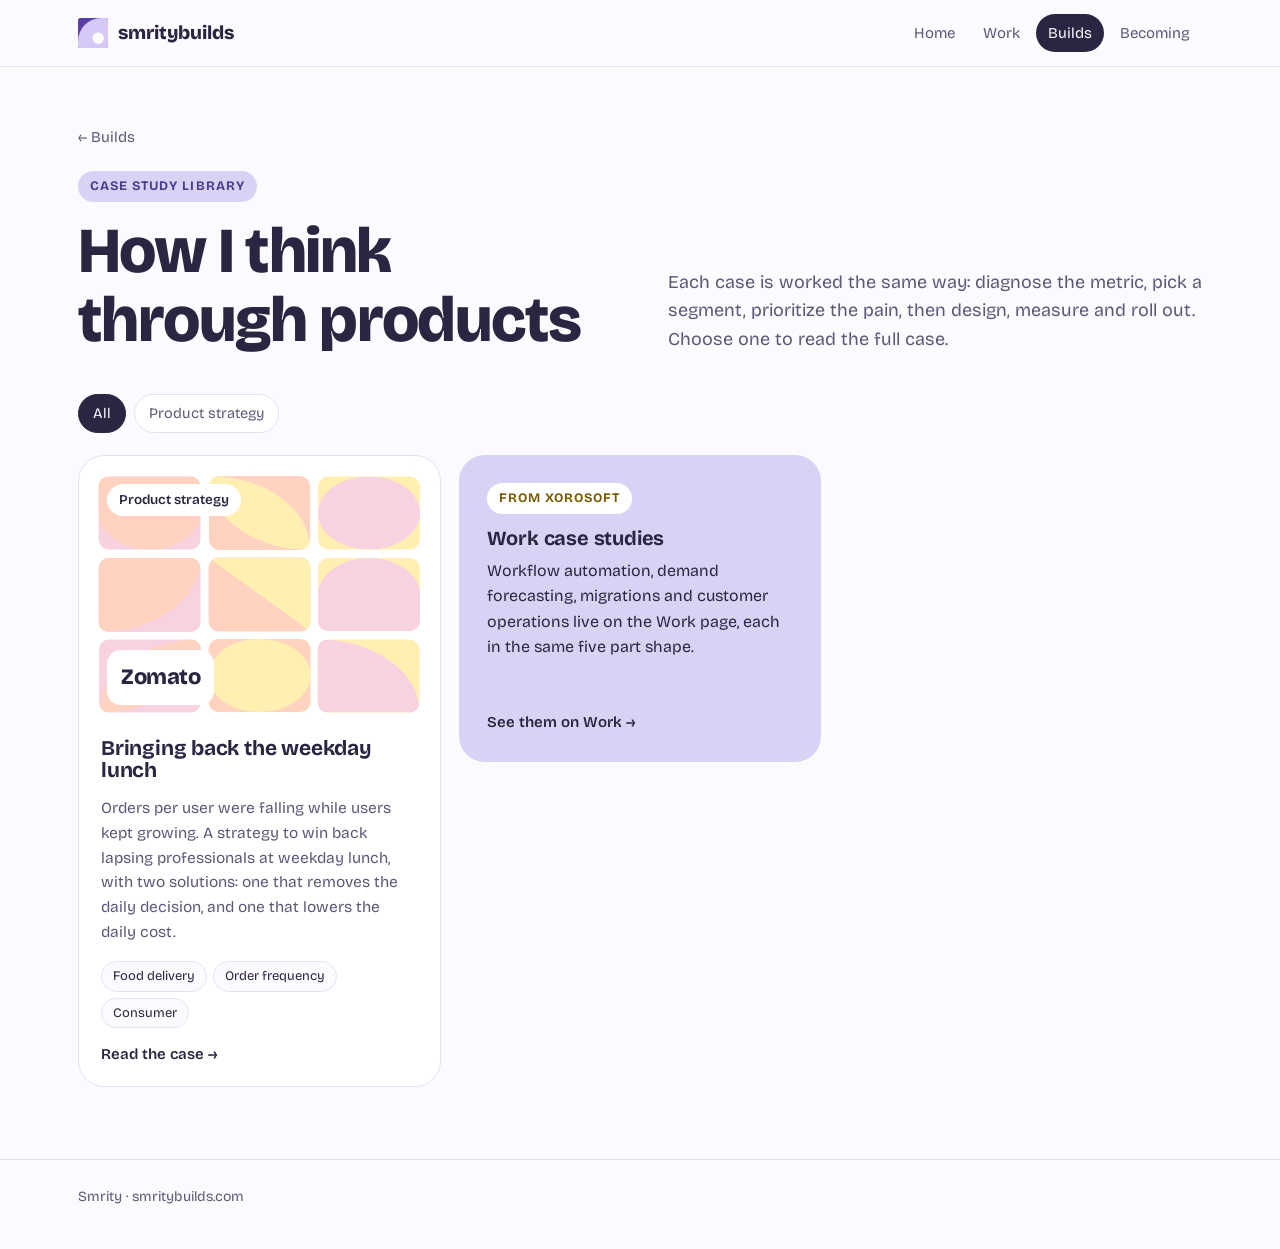
==== case-studies/index.html @ fd098b69 "Add case study library with Zomato product strategy case Co-Authored-By: Claude Opus 5.5 <noreply@an" ====
<!doctype html>
<html lang="en">
<head>
<meta charset="utf-8">
<meta name="viewport" content="width=device-width,initial-scale=1">
<title>Case study library · smritybuilds</title>
<meta name="description" content="Product strategy case studies by Smrity, each worked from diagnosis to rollout.">
<link rel="icon" href="data:image/svg+xml,<svg xmlns='http://www.w3.org/2000/svg' viewBox='0 0 64 64'><clipPath id='r'><rect width='64' height='64' rx='5'/></clipPath><g clip-path='url(%23r)'><rect width='64' height='64' fill='%235B3FA6'/><path d='M50 0 A50 50 0 0 0 0 50 L0 64 L64 64 L64 0 Z' fill='%23D6C8F7'/><circle cx='43' cy='43' r='12' fill='%23FFFFFF'/></g></svg>">
<link rel="preconnect" href="https://fonts.googleapis.com">
<link rel="preconnect" href="https://fonts.gstatic.com" crossorigin>
<link href="https://fonts.googleapis.com/css2?family=Bricolage+Grotesque:opsz,wght@12..96,400;12..96,500;12..96,700;12..96,800&family=Fraunces:ital,opsz,wght@0,9..144,400;1,9..144,400;1,9..144,500&display=swap" rel="stylesheet">
<link rel="stylesheet" href="case.css">
</head>
<body>

<header class="top">
  <div class="wrap">
    <a class="mark" href="../#home" aria-label="Smrity builds, home">
      <svg viewBox="0 0 64 64" aria-hidden="true"><clipPath id="mk"><rect width="64" height="64" rx="5"/></clipPath><g clip-path="url(#mk)"><rect width="64" height="64" fill="#5B3FA6"/><path d="M50 0 A50 50 0 0 0 0 50 L0 64 L64 64 L64 0 Z" fill="#D6C8F7"/><circle cx="43" cy="43" r="12" fill="#FFFFFF"/></g></svg>
      <span>smritybuilds</span>
    </a>
    <nav class="nav" aria-label="Pages">
      <a href="../#home">Home</a><a href="../#work">Work</a><a href="../#builds" aria-current="page">Builds</a><a href="../#becoming">Becoming</a>
    </nav>
  </div>
</header>

<main class="wrap">
  <div class="lib-head">
    <div>
      <a class="crumb" href="../#builds">← Builds</a><br>
      <span class="eyebrow e-lilac">Case study library</span>
      <h1>How I think through products</h1>
    </div>
    <p>Each case is worked the same way: diagnose the metric, pick a segment, prioritize the pain, then design, measure and roll out. Choose one to read the full case.</p>
  </div>

  <div class="filters" id="filters" role="group" aria-label="Filter case studies"></div>
  <div class="lib" id="lib"></div>
</main>

<footer><div class="wrap">Smrity · smritybuilds.com</div></footer>

<script>
/* ============================================================
   CASE STUDIES: add a new object here and it appears as a card.
   Each one opens its own page from `href`.
   ============================================================ */
const CASES = [
  {
    brand: "Zomato",
    title: "Bringing back the weekday lunch",
    type: "Product strategy",
    summary: "Orders per user were falling while users kept growing. A strategy to win back lapsing professionals at weekday lunch, with two solutions: one that removes the daily decision, and one that lowers the daily cost.",
    tags: ["Food delivery", "Order frequency", "Consumer"],
    colors: ["rose", "peach", "butter"],
    href: "zomato-lunch-frequency.html",
    deck: "zomato-lunch-frequency.pdf"
  }
];

const C = (k) => `var(--${k})`;
const SHAPES = ["s-quarter", "s-half", "s-circle", "s-tri", "s-leaf"];
const pick = (a, i) => a[i % a.length];
function art(colors, seed) {
  let h = "";
  for (let k = 0; k < 9; k++) {
    const bg = colors[k % 3], fg = colors[(k + 1) % 3];
    const flip = pick(["none", "rotate(180deg)", "scaleX(-1)", "scaleY(-1)"], k * 7 + seed);
    h += `<div class="${pick(SHAPES, k * 3 + seed)}" style="background:${C(bg)};transform:${flip}"><i style="background:${C(fg)}"></i></div>`;
  }
  return `<div class="art" aria-hidden="true">${h}</div>`;
}

const types = ["All", ...new Set(CASES.map((c) => c.type))];
let active = "All";
const filters = document.getElementById("filters");
const lib = document.getElementById("lib");

function render() {
  filters.innerHTML = types.map((t) => `<button type="button" aria-pressed="${t === active}">${t}</button>`).join("");
  [...filters.children].forEach((b, i) => b.addEventListener("click", () => { active = types[i]; render(); }));
  const shown = CASES.filter((c) => active === "All" || c.type === active);
  lib.innerHTML = shown.map((c, i) => `
    <a class="case" href="${c.href}">
      <div class="cover">${art(c.colors, i + 1)}
        <span class="label">${c.type}</span>
        <span class="brand">${c.brand}</span>
      </div>
      <div class="body">
        <h3>${c.title}</h3>
        <p>${c.summary}</p>
        <div class="meta">${c.tags.map((t) => `<span>${t}</span>`).join("")}</div>
        <span class="go">Read the case →</span>
      </div>
    </a>`).join("") + `
    <a class="case note" href="../#work">
      <div><span class="eyebrow e-butter" style="background:#fff">From Xorosoft</span>
      <h3>Work case studies</h3>
      <p style="margin-top:8px">Workflow automation, demand forecasting, migrations and customer operations live on the Work page, each in the same five part shape.</p></div>
      <span class="go" style="font-weight:600">See them on Work →</span>
    </a>`;
}
render();
</script>
</body>
</html>
---- case-studies/case.css ----
/* Shared styles for the case study library and case study pages.
   Tokens mirror the main site so everything reads as one system. */
:root{
  --paper:#FBFAFE;--ink:#2B2541;--ink-soft:#5E5878;--line:#E6E2F2;
  --lilac:#D9D2F5;--mint:#CDEFE0;--peach:#FFD3BF;--butter:#FFEFB0;--sky:#CFE5FA;--rose:#F8D2E1;
  --lilac-ink:#4B3E8F;--mint-ink:#1E6B4F;--peach-ink:#94431F;--sky-ink:#245A88;--rose-ink:#8C2F59;--butter-ink:#7A5B00;
  --display:"Bricolage Grotesque", ui-sans-serif, system-ui, -apple-system, "Segoe UI", sans-serif;
  --serif:"Fraunces", Georgia, "Times New Roman", serif;
}
*,*::before,*::after{box-sizing:border-box}
html{scroll-behavior:smooth}
body{margin:0;background:var(--paper);color:var(--ink);font-family:var(--display);font-size:17px;line-height:1.6;-webkit-font-smoothing:antialiased}
a{color:inherit}
:focus-visible{outline:2px solid var(--lilac-ink);outline-offset:3px;border-radius:6px}
p{margin:0 0 1em}
h1,h2,h3,h4{margin:0;line-height:1.08;letter-spacing:-0.025em;font-weight:800}
h1{font-size:clamp(38px,5vw,64px)}
h2{font-size:clamp(28px,3.2vw,40px);margin-bottom:12px}
h3{font-size:20px;letter-spacing:-0.01em;font-weight:700;margin-bottom:6px}
.serif{font-family:var(--serif);font-weight:400;font-style:italic;letter-spacing:-0.01em}
.soft{color:var(--ink-soft)}
.wrap{max-width:1180px;margin:0 auto;padding:0 28px}

/* header, same as the main site */
.top{position:sticky;top:0;z-index:20;background:rgba(251,250,254,.88);backdrop-filter:blur(10px);-webkit-backdrop-filter:blur(10px);border-bottom:1px solid var(--line)}
.top .wrap{display:flex;align-items:center;gap:20px;padding-top:14px;padding-bottom:14px;flex-wrap:wrap}
.mark{display:flex;align-items:center;gap:10px;text-decoration:none;font-weight:800;font-size:19px;margin-right:auto}
.mark svg{width:30px;height:30px}
.nav{display:flex;gap:4px;flex-wrap:wrap}
.nav a{text-decoration:none;font-size:15px;padding:7px 12px;border-radius:999px;color:var(--ink-soft)}
.nav a:hover{color:var(--ink);background:var(--line)}
.nav a[aria-current="page"]{background:var(--ink);color:var(--paper)}

.crumb{display:inline-flex;align-items:center;gap:6px;font-size:15px;color:var(--ink-soft);text-decoration:none;margin-bottom:22px}
.crumb:hover{color:var(--ink)}
.eyebrow{display:inline-block;font-size:13px;font-weight:700;text-transform:uppercase;letter-spacing:.08em;padding:5px 12px;border-radius:999px;margin-bottom:14px}
.e-lilac{background:var(--lilac);color:var(--lilac-ink)}.e-mint{background:var(--mint);color:var(--mint-ink)}.e-peach{background:var(--peach);color:var(--peach-ink)}
.e-sky{background:var(--sky);color:var(--sky-ink)}.e-rose{background:var(--rose);color:var(--rose-ink)}.e-butter{background:var(--butter);color:var(--butter-ink)}
.btn{display:inline-flex;align-items:center;gap:8px;text-decoration:none;font-weight:600;font-size:16px;padding:12px 20px;border-radius:999px;background:var(--ink);color:var(--paper);border:1.5px solid var(--ink)}
.btn.ghost{background:transparent;color:var(--ink)}

/* shape art, same language as the Work slides */
.art{display:grid;grid-template-columns:repeat(3,1fr);grid-template-rows:repeat(3,1fr);gap:8px}
.art div{border-radius:10px;position:relative;overflow:hidden}
.art div i{position:absolute;inset:0}
.s-quarter i{border-radius:0 0 0 100%}
.s-half i{border-radius:100% 100% 0 0;top:50%}
.s-circle i{border-radius:50%;inset:18%}
.s-tri i{clip-path:polygon(0 0,100% 100%,0 100%)}
.s-leaf i{border-radius:0 100% 0 100%}

/* ===== library ===== */
.lib-head{padding:56px 0 8px;display:grid;grid-template-columns:minmax(0,1fr) minmax(0,1fr);gap:16px 56px;align-items:end}
.lib-head p{margin:0;color:var(--ink-soft);font-size:18px;max-width:50ch}
.filters{display:flex;gap:8px;flex-wrap:wrap;margin:32px 0 22px}
.filters button{font:inherit;font-size:14.5px;padding:7px 14px;border-radius:999px;border:1px solid var(--line);background:#fff;color:var(--ink-soft);cursor:pointer}
.filters button[aria-pressed="true"]{background:var(--ink);color:var(--paper);border-color:var(--ink)}
.lib{display:grid;grid-template-columns:repeat(3,1fr);gap:18px;padding-bottom:72px}
.case{display:flex;flex-direction:column;text-decoration:none;background:#fff;border:1px solid var(--line);border-radius:26px;padding:12px;transition:transform .35s cubic-bezier(.2,.9,.3,1),box-shadow .35s}
.case:hover{transform:translateY(-4px);box-shadow:0 18px 40px rgba(43,37,65,.10)}
.case .cover{position:relative;aspect-ratio:4/3;border-radius:18px;overflow:hidden;padding:16px;display:flex;flex-direction:column;justify-content:space-between}
.case .cover .art{position:absolute;inset:0;padding:8px}
.case .cover .label{position:relative;z-index:1;align-self:flex-start;background:#fff;border-radius:999px;padding:5px 12px;font-size:13.5px;font-weight:600}
.case .cover .brand{position:relative;z-index:1;align-self:flex-start;background:#fff;border-radius:14px;padding:10px 14px;font-size:22px;font-weight:800;letter-spacing:-0.02em}
.case .body{padding:16px 10px 8px;display:flex;flex-direction:column;gap:8px;flex:1}
.case .body h3{font-size:21px}
.case .body p{margin:0;font-size:15.5px;color:var(--ink-soft)}
.case .meta{display:flex;gap:6px;flex-wrap:wrap;margin-top:auto;padding-top:8px}
.case .meta span{font-size:13px;border-radius:999px;padding:4px 11px;background:var(--paper);border:1px solid var(--line)}
.case .go{font-weight:600;font-size:15px;margin-top:6px}
.case.note{background:var(--lilac);border:0;padding:28px;justify-content:space-between;align-self:start;gap:28px}
.case.note p{color:var(--ink);font-size:16px}

/* ===== article ===== */
.hero{padding:44px 0 36px;display:grid;grid-template-columns:minmax(0,1.25fr) minmax(0,.75fr);gap:40px;align-items:center}
.hero .lede{font-size:21px;margin-top:20px;max-width:40ch}
.hero .art{aspect-ratio:1;width:100%;max-width:380px;justify-self:end}
.facts{display:flex;gap:10px;flex-wrap:wrap;margin-top:24px}
.facts span{font-size:14px;padding:6px 13px;border-radius:999px;background:#fff;border:1px solid var(--line)}
.disclaimer{font-size:14.5px;color:var(--ink-soft);margin-top:18px;max-width:58ch}

.layout{display:grid;grid-template-columns:220px minmax(0,1fr);gap:56px;padding-bottom:80px;border-top:1px solid var(--line);padding-top:40px}
.layout > *{min-width:0}
.toc{position:sticky;top:90px;align-self:start;font-size:14.5px}
.toc b{display:block;font-size:12.5px;text-transform:uppercase;letter-spacing:.08em;color:var(--ink-soft);margin-bottom:10px}
.toc ol{list-style:none;margin:0;padding:0;display:flex;flex-direction:column;gap:2px}
.toc a{display:block;text-decoration:none;color:var(--ink-soft);padding:6px 12px;border-radius:10px;border-left:2px solid transparent}
.toc a:hover{color:var(--ink);background:var(--line)}
.toc a.on{color:var(--ink);font-weight:600;background:#fff;border-left-color:var(--ink)}

article section{padding:8px 0 44px;scroll-margin-top:90px}
article section > p{max-width:66ch}
.step{font-size:13px;font-weight:700;text-transform:uppercase;letter-spacing:.08em;color:var(--ink-soft);display:block;margin-bottom:8px}
.grid{display:grid;gap:14px;margin:18px 0}
.g2{grid-template-columns:repeat(2,minmax(0,1fr))}
.g3{grid-template-columns:repeat(3,minmax(0,1fr))}
.g4{grid-template-columns:repeat(4,minmax(0,1fr))}
.card{border-radius:20px;padding:20px 22px;background:#fff;border:1px solid var(--line)}
.card p,.card li{font-size:15.5px}
.card p:last-child{margin-bottom:0}
.card ul{margin:6px 0 0;padding-left:18px}
.card li{margin:4px 0}
.c-lilac{background:var(--lilac);border:0}.c-mint{background:var(--mint);border:0}.c-peach{background:var(--peach);border:0}
.c-butter{background:var(--butter);border:0}.c-sky{background:var(--sky);border:0}.c-rose{background:var(--rose);border:0}
.tag{display:block;font-size:12.5px;font-weight:700;text-transform:uppercase;letter-spacing:.07em;margin-bottom:6px}
.formula{display:inline-block;font-size:clamp(17px,2.2vw,23px);font-weight:700;background:#fff;border:1px solid var(--line);border-radius:18px;padding:14px 22px;margin:8px 0 12px}
.callout{font-family:var(--serif);font-style:italic;font-size:21px;line-height:1.45;border-left:3px solid var(--ink);padding:4px 0 4px 20px;margin:22px 0;max-width:60ch}
.card .big,.big{font-size:40px;font-weight:800;letter-spacing:-0.03em;line-height:1}

.table-wrap{overflow-x:auto;margin:16px 0;border-radius:16px;border:1px solid var(--line);background:#fff}
table{width:100%;border-collapse:collapse;font-size:15.5px;min-width:520px}
th{text-align:left;font-size:12.5px;text-transform:uppercase;letter-spacing:.06em;color:var(--ink-soft);font-weight:700;padding:11px 14px;border-bottom:1px solid var(--line);background:#F6F4FC}
td{padding:11px 14px;border-bottom:1px solid var(--line);vertical-align:top}
tr:last-child td{border-bottom:0}
tr.win td{background:#EFFAF4;font-weight:700}

.flow{display:grid;grid-template-columns:repeat(4,minmax(0,1fr));gap:12px;margin:18px 0;counter-reset:f}
.flow .card{position:relative;padding-top:44px}
.flow .card::before{counter-increment:f;content:counter(f);position:absolute;top:16px;left:22px;width:22px;height:22px;border-radius:50%;background:var(--ink);color:var(--paper);font-size:12.5px;font-weight:700;display:grid;place-items:center}

.next{display:flex;justify-content:space-between;gap:16px;flex-wrap:wrap;align-items:center;border-top:1px solid var(--line);padding-top:28px;margin-top:8px}
footer{border-top:1px solid var(--line);padding:26px 0 40px;font-size:14px;color:var(--ink-soft)}

@media (max-width:920px){
  .lib-head,.hero{grid-template-columns:1fr}
  .hero .art{justify-self:start;max-width:170px}
  .lib{grid-template-columns:1fr}
  .layout{grid-template-columns:1fr;gap:12px}
  .toc{position:static}
  .toc ol{flex-direction:row;flex-wrap:nowrap;gap:6px;overflow-x:auto;padding-bottom:6px;-webkit-overflow-scrolling:touch}
  .toc li{flex:none}
  .toc a{border:1px solid var(--line);border-radius:999px;padding:5px 12px;background:#fff}
  .toc a.on{border-color:var(--ink)}
  .g2,.g3,.g4,.flow{grid-template-columns:1fr}
}
@media (min-width:921px) and (max-width:1100px){
  .lib{grid-template-columns:repeat(2,1fr)}
  .g4{grid-template-columns:repeat(2,minmax(0,1fr))}
}
@media (prefers-reduced-motion:reduce){
  html{scroll-behavior:auto}
  *,*::before,*::after{animation:none !important;transition:none !important}
}
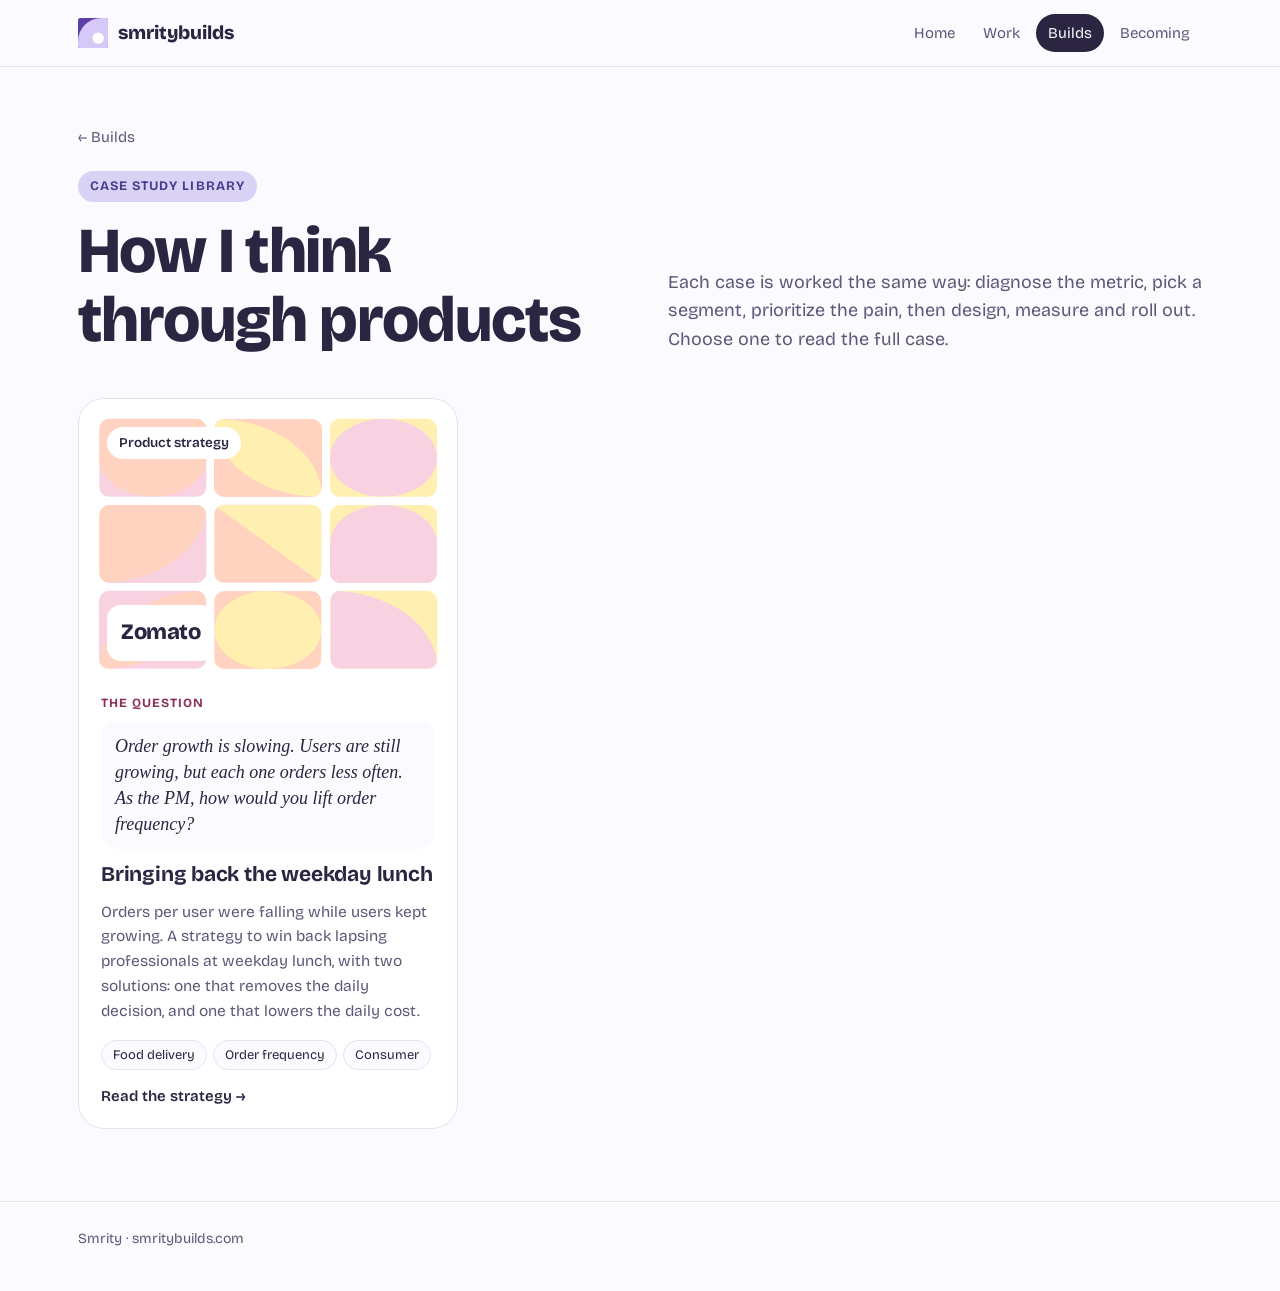
==== commit 5210a645: "Case study library: whole card opens library page, Zomato case shows its question Co-Authored-By: Cl" ====
--- a/case-studies/index.html
+++ b/case-studies/index.html
@@ -35,8 +35,7 @@
     <p>Each case is worked the same way: diagnose the metric, pick a segment, prioritize the pain, then design, measure and roll out. Choose one to read the full case.</p>
   </div>
 
-  <div class="filters" id="filters" role="group" aria-label="Filter case studies"></div>
-  <div class="lib" id="lib"></div>
+  <div class="lib" id="lib" style="margin-top:36px"></div>
 </main>
 
 <footer><div class="wrap">Smrity · smritybuilds.com</div></footer>
@@ -51,6 +50,7 @@
     brand: "Zomato",
     title: "Bringing back the weekday lunch",
     type: "Product strategy",
+    question: "Order growth is slowing. Users are still growing, but each one orders less often. As the PM, how would you lift order frequency?",
     summary: "Orders per user were falling while users kept growing. A strategy to win back lapsing professionals at weekday lunch, with two solutions: one that removes the daily decision, and one that lowers the daily cost.",
     tags: ["Food delivery", "Order frequency", "Consumer"],
     colors: ["rose", "peach", "butter"],
@@ -72,34 +72,23 @@
   return `<div class="art" aria-hidden="true">${h}</div>`;
 }
 
-const types = ["All", ...new Set(CASES.map((c) => c.type))];
-let active = "All";
-const filters = document.getElementById("filters");
 const lib = document.getElementById("lib");
-
 function render() {
-  filters.innerHTML = types.map((t) => `<button type="button" aria-pressed="${t === active}">${t}</button>`).join("");
-  [...filters.children].forEach((b, i) => b.addEventListener("click", () => { active = types[i]; render(); }));
-  const shown = CASES.filter((c) => active === "All" || c.type === active);
-  lib.innerHTML = shown.map((c, i) => `
+  lib.innerHTML = CASES.map((c, i) => `
     <a class="case" href="${c.href}">
       <div class="cover">${art(c.colors, i + 1)}
         <span class="label">${c.type}</span>
         <span class="brand">${c.brand}</span>
       </div>
       <div class="body">
+        <span class="q-label">The question</span>
+        <p class="q">${c.question}</p>
         <h3>${c.title}</h3>
         <p>${c.summary}</p>
         <div class="meta">${c.tags.map((t) => `<span>${t}</span>`).join("")}</div>
-        <span class="go">Read the case →</span>
+        <span class="go">Read the strategy →</span>
       </div>
-    </a>`).join("") + `
-    <a class="case note" href="../#work">
-      <div><span class="eyebrow e-butter" style="background:#fff">From Xorosoft</span>
-      <h3>Work case studies</h3>
-      <p style="margin-top:8px">Workflow automation, demand forecasting, migrations and customer operations live on the Work page, each in the same five part shape.</p></div>
-      <span class="go" style="font-weight:600">See them on Work →</span>
-    </a>`;
+    </a>`).join("");
 }
 render();
 </script>
--- a/case-studies/case.css
+++ b/case-studies/case.css
@@ -55,7 +55,7 @@
 .filters{display:flex;gap:8px;flex-wrap:wrap;margin:32px 0 22px}
 .filters button{font:inherit;font-size:14.5px;padding:7px 14px;border-radius:999px;border:1px solid var(--line);background:#fff;color:var(--ink-soft);cursor:pointer}
 .filters button[aria-pressed="true"]{background:var(--ink);color:var(--paper);border-color:var(--ink)}
-.lib{display:grid;grid-template-columns:repeat(3,1fr);gap:18px;padding-bottom:72px}
+.lib{display:grid;grid-template-columns:repeat(auto-fill,minmax(300px,380px));gap:18px;padding-bottom:72px}
 .case{display:flex;flex-direction:column;text-decoration:none;background:#fff;border:1px solid var(--line);border-radius:26px;padding:12px;transition:transform .35s cubic-bezier(.2,.9,.3,1),box-shadow .35s}
 .case:hover{transform:translateY(-4px);box-shadow:0 18px 40px rgba(43,37,65,.10)}
 .case .cover{position:relative;aspect-ratio:4/3;border-radius:18px;overflow:hidden;padding:16px;display:flex;flex-direction:column;justify-content:space-between}
@@ -63,7 +63,9 @@
 .case .cover .label{position:relative;z-index:1;align-self:flex-start;background:#fff;border-radius:999px;padding:5px 12px;font-size:13.5px;font-weight:600}
 .case .cover .brand{position:relative;z-index:1;align-self:flex-start;background:#fff;border-radius:14px;padding:10px 14px;font-size:22px;font-weight:800;letter-spacing:-0.02em}
 .case .body{padding:16px 10px 8px;display:flex;flex-direction:column;gap:8px;flex:1}
-.case .body h3{font-size:21px}
+.case .body h3{font-size:21px;margin-top:6px}
+.case .q-label{font-size:12.5px;font-weight:700;text-transform:uppercase;letter-spacing:.08em;color:var(--rose-ink)}
+.case .body p.q{font-family:var(--serif);font-style:italic;font-size:18px;line-height:1.45;color:var(--ink);background:var(--paper);border-radius:14px;padding:12px 14px}
 .case .body p{margin:0;font-size:15.5px;color:var(--ink-soft)}
 .case .meta{display:flex;gap:6px;flex-wrap:wrap;margin-top:auto;padding-top:8px}
 .case .meta span{font-size:13px;border-radius:999px;padding:4px 11px;background:var(--paper);border:1px solid var(--line)}
@@ -141,3 +143,8 @@
   html{scroll-behavior:auto}
   *,*::before,*::after{animation:none !important;transition:none !important}
 }
+
+/* the question, shown on the article hero */
+.question{margin-top:22px;background:#fff;border:1px solid var(--line);border-left:4px solid var(--rose-ink);border-radius:16px;padding:14px 18px;max-width:52ch}
+.question span{display:block;font-size:12.5px;font-weight:700;text-transform:uppercase;letter-spacing:.08em;color:var(--rose-ink);margin-bottom:4px}
+.question p{margin:0;font-size:17px;font-weight:600}
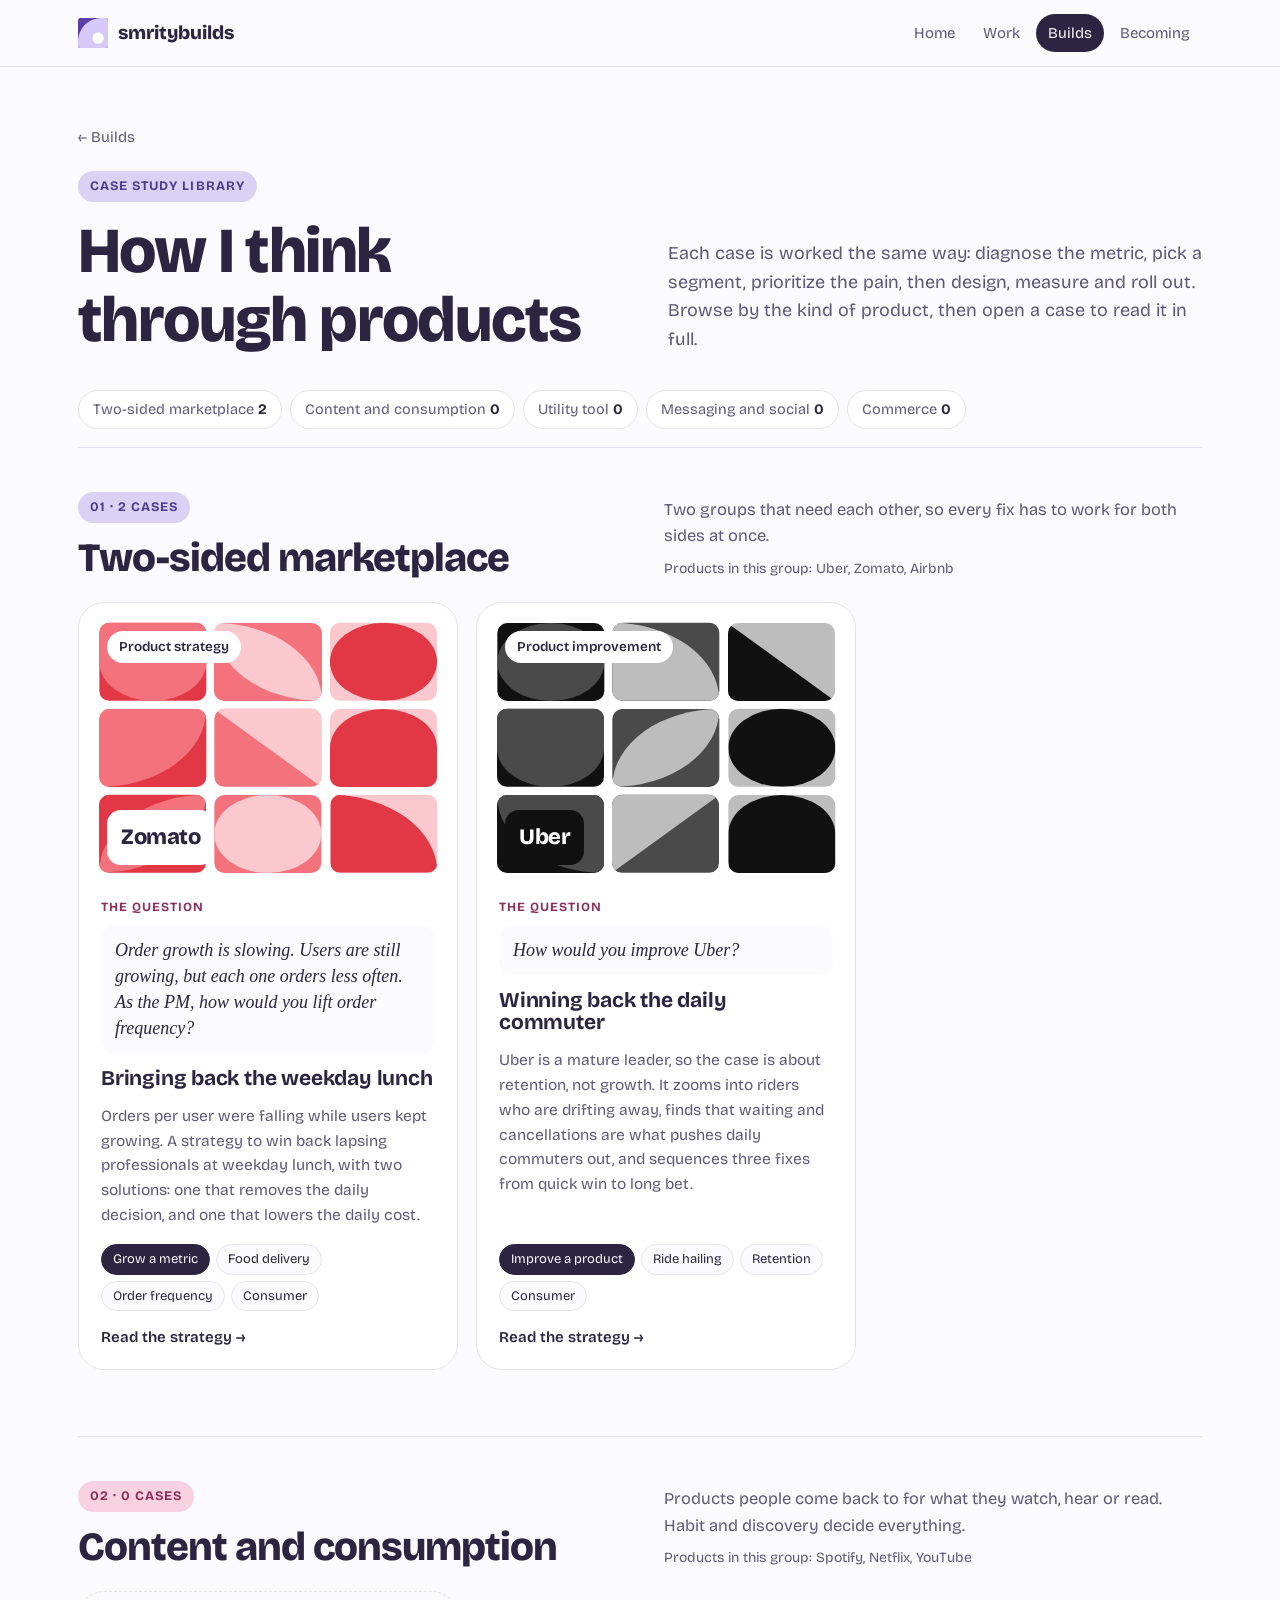
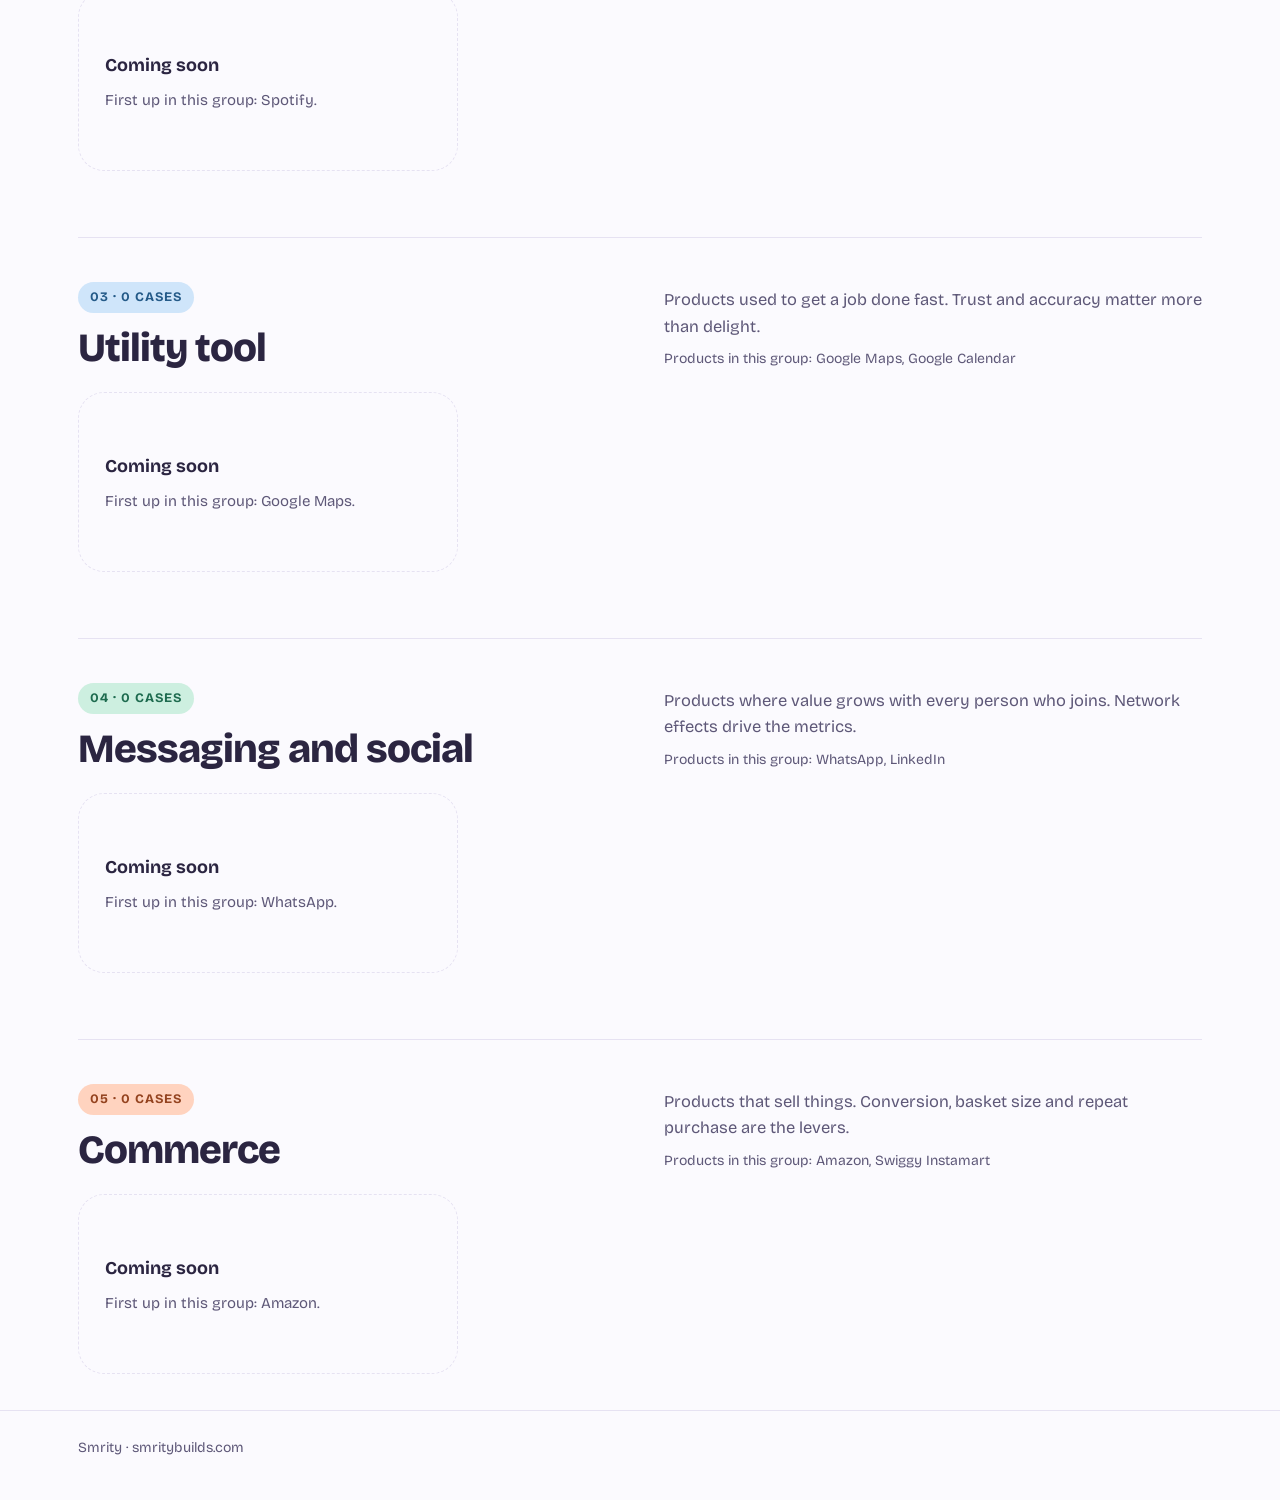
==== commit e8730dbb: "Case study library: group by product category, add Uber case study Zomato page unchanged. Library no" ====
--- a/case-studies/index.html
+++ b/case-studies/index.html
@@ -32,34 +32,70 @@
       <span class="eyebrow e-lilac">Case study library</span>
       <h1>How I think through products</h1>
     </div>
-    <p>Each case is worked the same way: diagnose the metric, pick a segment, prioritize the pain, then design, measure and roll out. Choose one to read the full case.</p>
+    <p>Each case is worked the same way: diagnose the metric, pick a segment, prioritize the pain, then design, measure and roll out. Browse by the kind of product, then open a case to read it in full.</p>
   </div>
 
-  <div class="lib" id="lib" style="margin-top:36px"></div>
+  <nav class="cat-jump" id="catJump" aria-label="Categories"></nav>
+  <div id="cats"></div>
 </main>
 
 <footer><div class="wrap">Smrity · smritybuilds.com</div></footer>
 
 <script>
 /* ============================================================
-   CASE STUDIES: add a new object here and it appears as a card.
-   Each one opens its own page from `href`.
+   CATEGORIES: the kind of product. CASES: add an object, set its
+   `category` to one of the ids below, and it appears as a card in
+   that group. `qtype` is the interview question type, shown as a tag.
+   Colors can be a token name from case.css or a hex value.
    ============================================================ */
+const CATEGORIES = [
+  { id: "marketplace", name: "Two-sided marketplace", color: "lilac",
+    blurb: "Two groups that need each other, so every fix has to work for both sides at once.",
+    examples: "Uber, Zomato, Airbnb", next: "Airbnb" },
+  { id: "content", name: "Content and consumption", color: "rose",
+    blurb: "Products people come back to for what they watch, hear or read. Habit and discovery decide everything.",
+    examples: "Spotify, Netflix, YouTube", next: "Spotify" },
+  { id: "utility", name: "Utility tool", color: "sky",
+    blurb: "Products used to get a job done fast. Trust and accuracy matter more than delight.",
+    examples: "Google Maps, Google Calendar", next: "Google Maps" },
+  { id: "messaging", name: "Messaging and social", color: "mint",
+    blurb: "Products where value grows with every person who joins. Network effects drive the metrics.",
+    examples: "WhatsApp, LinkedIn", next: "WhatsApp" },
+  { id: "commerce", name: "Commerce", color: "peach",
+    blurb: "Products that sell things. Conversion, basket size and repeat purchase are the levers.",
+    examples: "Amazon, Swiggy Instamart", next: "Amazon" }
+];
+
 const CASES = [
   {
+    category: "marketplace",
     brand: "Zomato",
     title: "Bringing back the weekday lunch",
     type: "Product strategy",
+    qtype: "Grow a metric",
     question: "Order growth is slowing. Users are still growing, but each one orders less often. As the PM, how would you lift order frequency?",
     summary: "Orders per user were falling while users kept growing. A strategy to win back lapsing professionals at weekday lunch, with two solutions: one that removes the daily decision, and one that lowers the daily cost.",
     tags: ["Food delivery", "Order frequency", "Consumer"],
-    colors: ["rose", "peach", "butter"],
+    colors: ["#E23744", "#F4727C", "#FBC9CD"],
     href: "zomato-lunch-frequency.html",
     deck: "zomato-lunch-frequency.pdf"
+  },
+  {
+    category: "marketplace",
+    brand: "Uber",
+    dark: true,
+    title: "Winning back the daily commuter",
+    type: "Product improvement",
+    qtype: "Improve a product",
+    question: "How would you improve Uber?",
+    summary: "Uber is a mature leader, so the case is about retention, not growth. It zooms into riders who are drifting away, finds that waiting and cancellations are what pushes daily commuters out, and sequences three fixes from quick win to long bet.",
+    tags: ["Ride hailing", "Retention", "Consumer"],
+    colors: ["#111111", "#4A4A4A", "#BDBDBD"],
+    href: "uber-daily-commuter.html"
   }
 ];
 
-const C = (k) => `var(--${k})`;
+const C = (k) => (k.startsWith("#") ? k : `var(--${k})`);
 const SHAPES = ["s-quarter", "s-half", "s-circle", "s-tri", "s-leaf"];
 const pick = (a, i) => a[i % a.length];
 function art(colors, seed) {
@@ -72,25 +108,46 @@
   return `<div class="art" aria-hidden="true">${h}</div>`;
 }
 
-const lib = document.getElementById("lib");
-function render() {
-  lib.innerHTML = CASES.map((c, i) => `
+function card(c, i) {
+  return `
     <a class="case" href="${c.href}">
       <div class="cover">${art(c.colors, i + 1)}
         <span class="label">${c.type}</span>
-        <span class="brand">${c.brand}</span>
+        <span class="brand${c.dark ? " dark" : ""}">${c.brand}</span>
       </div>
       <div class="body">
         <span class="q-label">The question</span>
         <p class="q">${c.question}</p>
         <h3>${c.title}</h3>
         <p>${c.summary}</p>
-        <div class="meta">${c.tags.map((t) => `<span>${t}</span>`).join("")}</div>
+        <div class="meta"><span class="qt">${c.qtype}</span>${c.tags.map((t) => `<span>${t}</span>`).join("")}</div>
         <span class="go">Read the strategy →</span>
       </div>
-    </a>`).join("");
+    </a>`;
 }
-render();
+
+document.getElementById("catJump").innerHTML = CATEGORIES.map((g) => {
+  const n = CASES.filter((c) => c.category === g.id).length;
+  return `<a href="#cat-${g.id}">${g.name}<b>${n}</b></a>`;
+}).join("");
+
+document.getElementById("cats").innerHTML = CATEGORIES.map((g, gi) => {
+  const list = CASES.filter((c) => c.category === g.id);
+  const cards = list.length
+    ? list.map((c) => card(c, CASES.indexOf(c))).join("")
+    : `<div class="case soon"><b>Coming soon</b><p>First up in this group: ${g.next}.</p></div>`;
+  return `
+    <section class="cat" id="cat-${g.id}">
+      <div class="cat-head">
+        <div>
+          <span class="eyebrow e-${g.color}">${String(gi + 1).padStart(2, "0")} · ${list.length} ${list.length === 1 ? "case" : "cases"}</span>
+          <h2>${g.name}</h2>
+        </div>
+        <div><p>${g.blurb}</p><span class="ex">Products in this group: ${g.examples}</span></div>
+      </div>
+      <div class="lib">${cards}</div>
+    </section>`;
+}).join("");
 </script>
 </body>
 </html>
--- a/case-studies/case.css
+++ b/case-studies/case.css
@@ -148,3 +148,46 @@
 .question{margin-top:22px;background:#fff;border:1px solid var(--line);border-left:4px solid var(--rose-ink);border-radius:16px;padding:14px 18px;max-width:52ch}
 .question span{display:block;font-size:12.5px;font-weight:700;text-transform:uppercase;letter-spacing:.08em;color:var(--rose-ink);margin-bottom:4px}
 .question p{margin:0;font-size:17px;font-weight:600}
+
+/* ===== library categories ===== */
+.cat-jump{display:flex;gap:8px;flex-wrap:wrap;margin:28px 0 6px}
+.cat-jump a{font-size:14.5px;text-decoration:none;padding:7px 14px;border-radius:999px;border:1px solid var(--line);background:#fff;color:var(--ink-soft)}
+.cat-jump a:hover{color:var(--ink);border-color:var(--ink)}
+.cat-jump a b{font-weight:700;color:var(--ink);margin-left:4px}
+.cat{padding:44px 0 6px;scroll-margin-top:84px;border-top:1px solid var(--line);margin-top:30px}
+.cat:first-of-type{margin-top:18px}
+.cat-head{display:grid;grid-template-columns:minmax(0,1fr) minmax(0,1fr);gap:10px 48px;align-items:end;margin-bottom:22px}
+.cat-head h2{margin:0}
+.cat-head p{margin:0;color:var(--ink-soft);font-size:16.5px;max-width:52ch}
+.cat-head .ex{display:block;font-size:14px;margin-top:8px;color:var(--ink-soft)}
+.cat .lib{padding-bottom:30px}
+.case .cover .brand.dark{background:#111;color:#fff}
+.case .meta span.qt{background:var(--ink);color:var(--paper);border-color:var(--ink)}
+.case.soon{border:1.5px dashed var(--line);background:transparent;justify-content:center;align-items:flex-start;padding:26px;gap:8px;min-height:180px;cursor:default}
+.case.soon:hover{transform:none;box-shadow:none}
+.case.soon b{font-size:18px}
+.case.soon p{margin:0;font-size:15px;color:var(--ink-soft)}
+
+/* ===== article extras ===== */
+.e-ink{background:#111;color:#fff}
+.chartbox{background:#fff;border:1px solid var(--line);border-radius:20px;padding:18px 20px;margin:18px 0}
+.chartbox svg{display:block;width:100%;height:auto}
+.chartbox figcaption{font-size:14px;color:var(--ink-soft);margin-top:8px}
+.stages{display:grid;grid-template-columns:repeat(3,minmax(0,1fr));gap:12px;margin:18px 0;position:relative}
+.stages .card{text-align:left}
+.stages .chosen{outline:3px solid var(--ink);outline-offset:2px}
+.gantt{background:#fff;border:1px solid var(--line);border-radius:20px;padding:18px 20px;margin:18px 0}
+.gantt .axis{display:grid;grid-template-columns:150px repeat(6,1fr);font-size:12.5px;color:var(--ink-soft);margin-bottom:8px}
+.gantt .axis span{border-left:1px solid var(--line);padding-left:6px}
+.gantt .row{display:grid;grid-template-columns:150px minmax(0,1fr);align-items:center;margin:8px 0;font-size:15px;font-weight:600}
+.gantt .track{position:relative;height:34px;background:repeating-linear-gradient(90deg,transparent 0 calc(16.666% - 1px),var(--line) calc(16.666% - 1px) 16.666%);border-radius:8px}
+.gantt .bar{position:absolute;top:4px;bottom:4px;border-radius:8px;display:flex;align-items:center;padding:0 10px;font-size:12.5px;font-weight:700;white-space:nowrap}
+.meter{display:flex;gap:3px;align-items:center}
+.meter i{display:block;width:16px;height:8px;border-radius:3px;background:var(--line)}
+.meter i.on{background:var(--ink)}
+@media (max-width:920px){
+  .cat-head{grid-template-columns:1fr}
+  .stages{grid-template-columns:1fr}
+  .gantt .axis,.gantt .row{grid-template-columns:90px minmax(0,1fr)}
+  .gantt .bar{font-size:11px;padding:0 6px}
+}
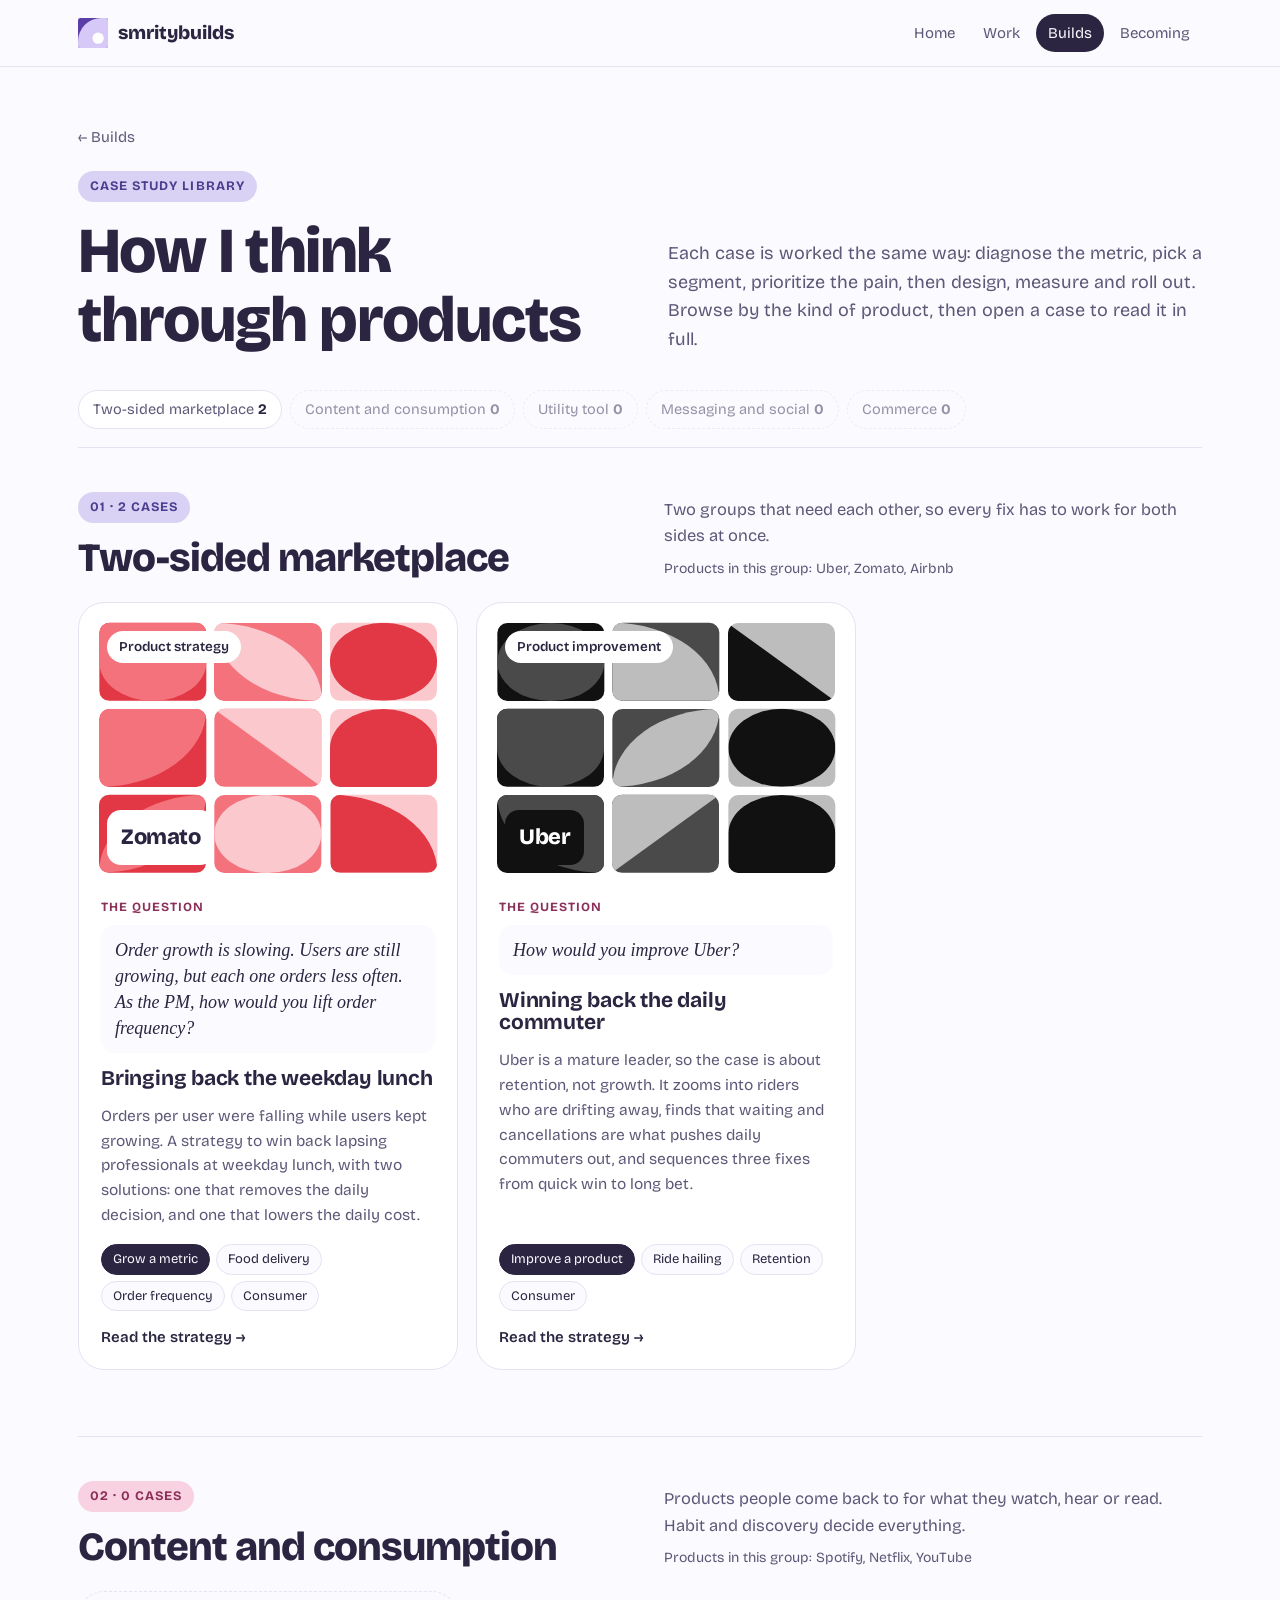
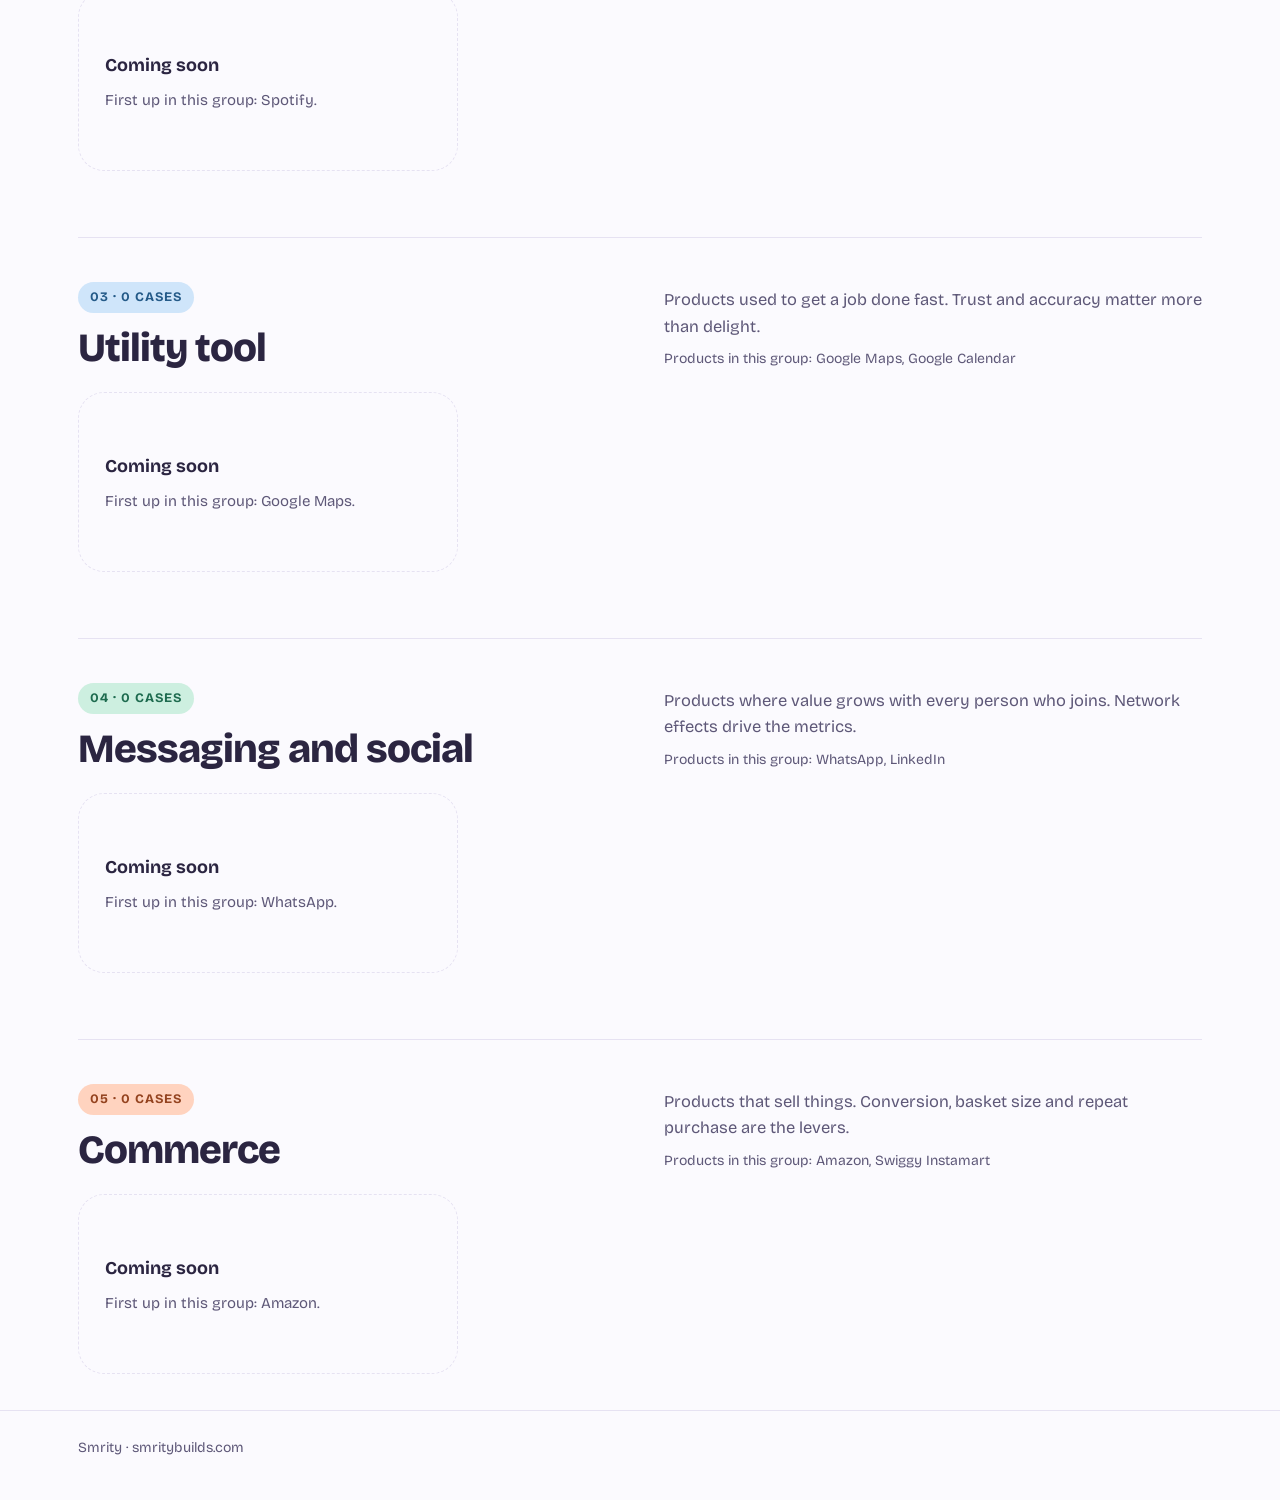
==== commit 9f2b5932: "Library: empty category chips not clickable Co-Authored-By: Claude Sonnet 5.5 <noreply@anthropic.com" ====
--- a/case-studies/index.html
+++ b/case-studies/index.html
@@ -128,7 +128,9 @@
 
 document.getElementById("catJump").innerHTML = CATEGORIES.map((g) => {
   const n = CASES.filter((c) => c.category === g.id).length;
-  return `<a href="#cat-${g.id}">${g.name}<b>${n}</b></a>`;
+  return n
+    ? `<a href="#cat-${g.id}">${g.name}<b>${n}</b></a>`
+    : `<span class="off" aria-disabled="true">${g.name}<b>${n}</b></span>`;
 }).join("");
 
 document.getElementById("cats").innerHTML = CATEGORIES.map((g, gi) => {
--- a/case-studies/case.css
+++ b/case-studies/case.css
@@ -191,3 +191,5 @@
   .gantt .axis,.gantt .row{grid-template-columns:90px minmax(0,1fr)}
   .gantt .bar{font-size:11px;padding:0 6px}
 }
+.cat-jump .off{font-size:14.5px;padding:7px 14px;border-radius:999px;border:1px dashed var(--line);color:var(--ink-soft);opacity:.65;cursor:default}
+.cat-jump .off b{font-weight:700;margin-left:4px}
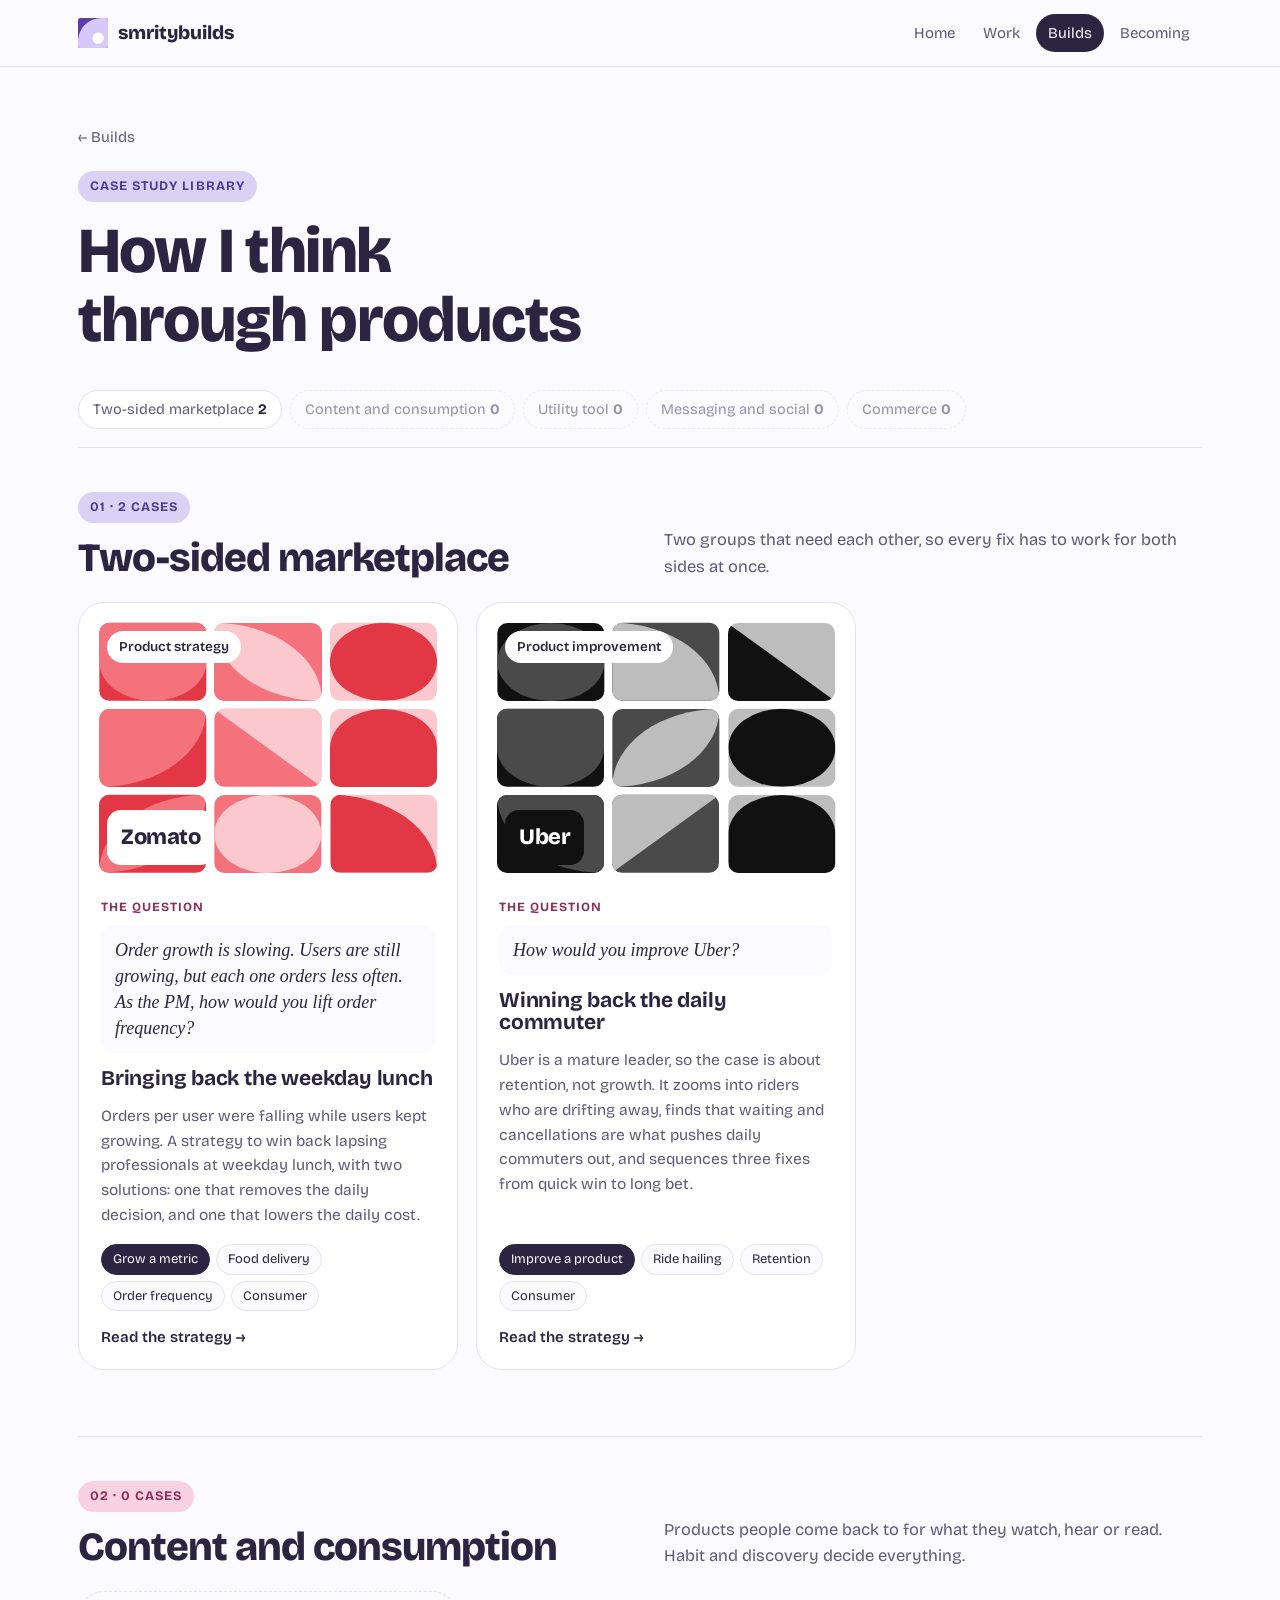
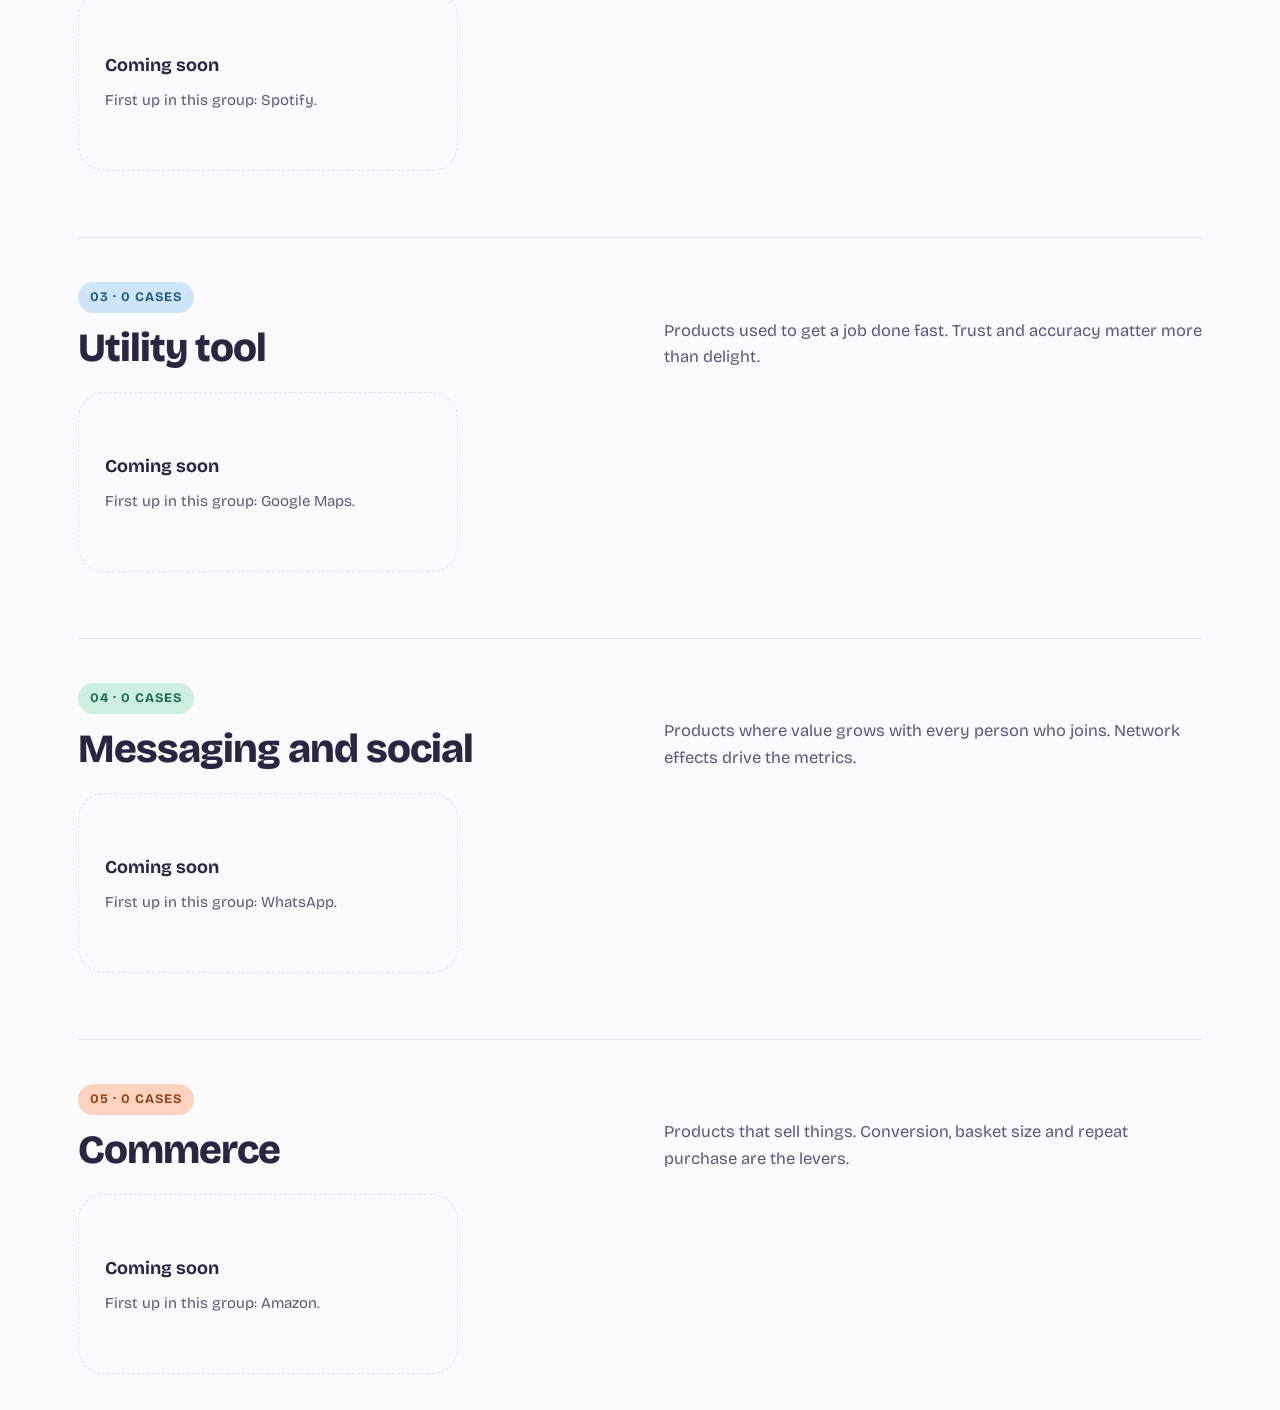
==== commit fe1d773b: "Clean case study URLs, trim extra copy - /case-studies/uber/ and /case-studies/zomato/ (old zomato ." ====
--- a/case-studies/index.html
+++ b/case-studies/index.html
@@ -32,14 +32,12 @@
       <span class="eyebrow e-lilac">Case study library</span>
       <h1>How I think through products</h1>
     </div>
-    <p>Each case is worked the same way: diagnose the metric, pick a segment, prioritize the pain, then design, measure and roll out. Browse by the kind of product, then open a case to read it in full.</p>
   </div>
 
   <nav class="cat-jump" id="catJump" aria-label="Categories"></nav>
   <div id="cats"></div>
 </main>
 
-<footer><div class="wrap">Smrity · smritybuilds.com</div></footer>
 
 <script>
 /* ============================================================
@@ -77,7 +75,7 @@
     summary: "Orders per user were falling while users kept growing. A strategy to win back lapsing professionals at weekday lunch, with two solutions: one that removes the daily decision, and one that lowers the daily cost.",
     tags: ["Food delivery", "Order frequency", "Consumer"],
     colors: ["#E23744", "#F4727C", "#FBC9CD"],
-    href: "zomato-lunch-frequency.html",
+    href: "zomato/",
     deck: "zomato-lunch-frequency.pdf"
   },
   {
@@ -91,7 +89,7 @@
     summary: "Uber is a mature leader, so the case is about retention, not growth. It zooms into riders who are drifting away, finds that waiting and cancellations are what pushes daily commuters out, and sequences three fixes from quick win to long bet.",
     tags: ["Ride hailing", "Retention", "Consumer"],
     colors: ["#111111", "#4A4A4A", "#BDBDBD"],
-    href: "uber-daily-commuter.html"
+    href: "uber/"
   }
 ];
 
@@ -145,7 +143,7 @@
           <span class="eyebrow e-${g.color}">${String(gi + 1).padStart(2, "0")} · ${list.length} ${list.length === 1 ? "case" : "cases"}</span>
           <h2>${g.name}</h2>
         </div>
-        <div><p>${g.blurb}</p><span class="ex">Products in this group: ${g.examples}</span></div>
+        <div><p>${g.blurb}</p></div>
       </div>
       <div class="lib">${cards}</div>
     </section>`;
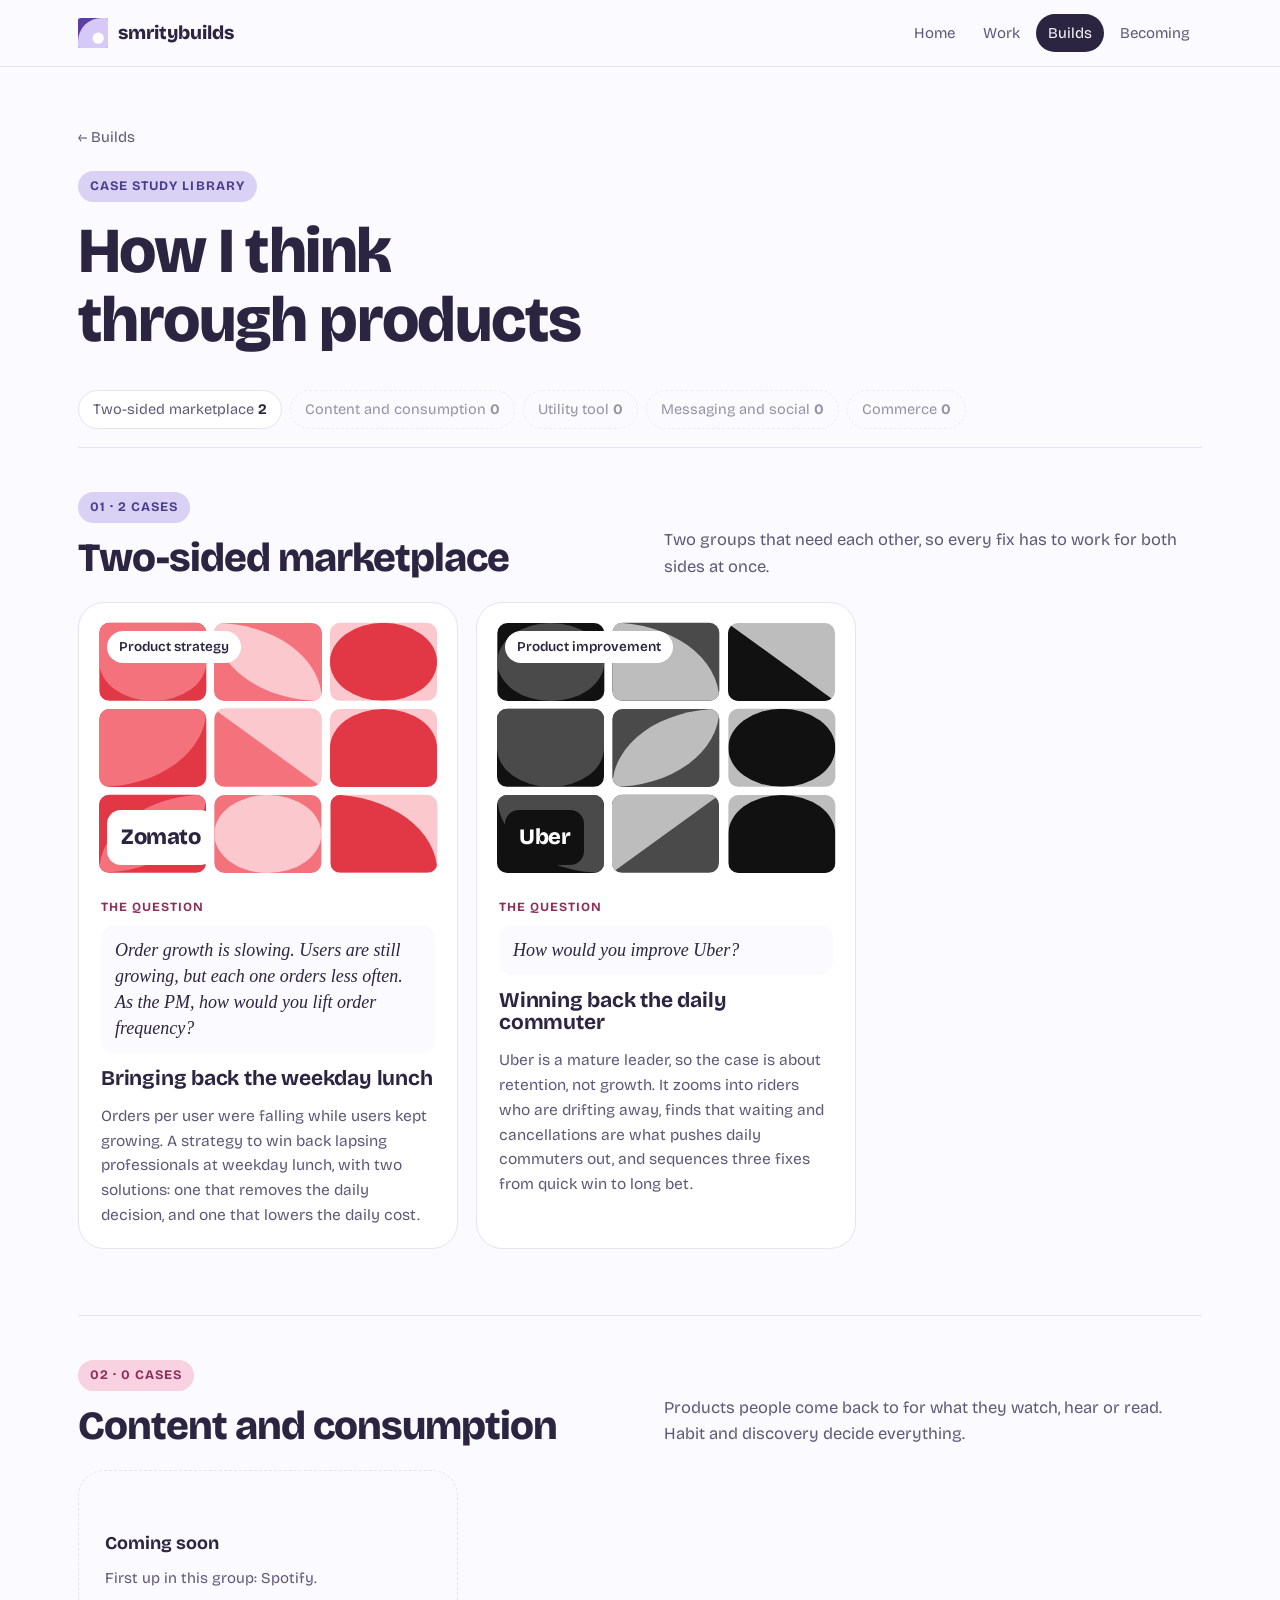
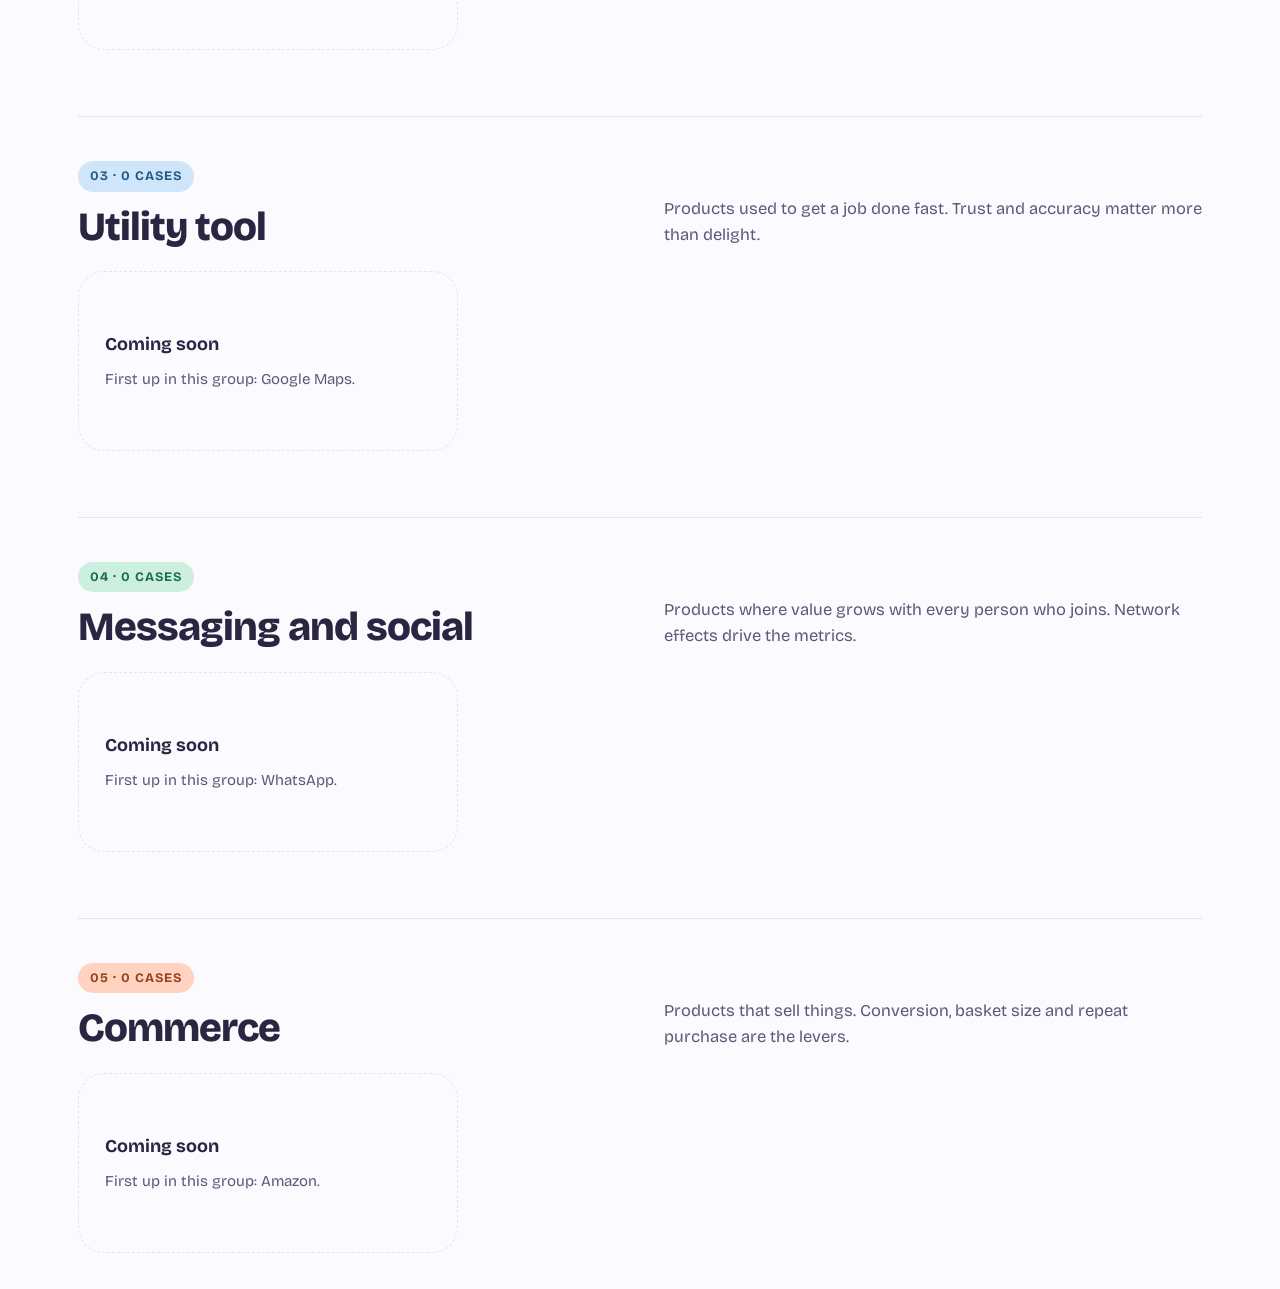
==== commit 7d916085: "Brand themes for Zomato and Uber pages, simpler library cards, deck footer - Zomato page follows Zom" ====
--- a/case-studies/index.html
+++ b/case-studies/index.html
@@ -43,7 +43,8 @@
 /* ============================================================
    CATEGORIES: the kind of product. CASES: add an object, set its
    `category` to one of the ids below, and it appears as a card in
-   that group. `qtype` is the interview question type, shown as a tag.
+   that group. Give each case its own folder (uber/, zomato/) and a brand
+   theme in case.css (.theme-<brand>) used on that page's <main>.
    Colors can be a token name from case.css or a hex value.
    ============================================================ */
 const CATEGORIES = [
@@ -70,10 +71,8 @@
     brand: "Zomato",
     title: "Bringing back the weekday lunch",
     type: "Product strategy",
-    qtype: "Grow a metric",
     question: "Order growth is slowing. Users are still growing, but each one orders less often. As the PM, how would you lift order frequency?",
     summary: "Orders per user were falling while users kept growing. A strategy to win back lapsing professionals at weekday lunch, with two solutions: one that removes the daily decision, and one that lowers the daily cost.",
-    tags: ["Food delivery", "Order frequency", "Consumer"],
     colors: ["#E23744", "#F4727C", "#FBC9CD"],
     href: "zomato/",
     deck: "zomato-lunch-frequency.pdf"
@@ -84,10 +83,8 @@
     dark: true,
     title: "Winning back the daily commuter",
     type: "Product improvement",
-    qtype: "Improve a product",
     question: "How would you improve Uber?",
     summary: "Uber is a mature leader, so the case is about retention, not growth. It zooms into riders who are drifting away, finds that waiting and cancellations are what pushes daily commuters out, and sequences three fixes from quick win to long bet.",
-    tags: ["Ride hailing", "Retention", "Consumer"],
     colors: ["#111111", "#4A4A4A", "#BDBDBD"],
     href: "uber/"
   }
@@ -118,8 +115,6 @@
         <p class="q">${c.question}</p>
         <h3>${c.title}</h3>
         <p>${c.summary}</p>
-        <div class="meta"><span class="qt">${c.qtype}</span>${c.tags.map((t) => `<span>${t}</span>`).join("")}</div>
-        <span class="go">Read the strategy →</span>
       </div>
     </a>`;
 }
--- a/case-studies/case.css
+++ b/case-studies/case.css
@@ -193,3 +193,33 @@
 }
 .cat-jump .off{font-size:14.5px;padding:7px 14px;border-radius:999px;border:1px dashed var(--line);color:var(--ink-soft);opacity:.65;cursor:default}
 .cat-jump .off b{font-weight:700;margin-left:4px}
+
+/* ===== brand themes =====
+   Each case page puts a theme class on <main> (theme-zomato, theme-uber).
+   A theme re-points the pastel tokens and --accent to that brand, so every
+   card, table, tag and chart on the page follows the brand.
+   For a new case: add a .theme-<brand> block below and use it on its page. */
+.theme-zomato{
+  --ink:#1C1C1C;--ink-soft:#5B5557;--line:#F1DEE0;--accent:#E23744;
+  --lilac:#FAD0D4;--mint:#FDE9EA;--peach:#F6BFC5;--butter:#F5EAE6;--sky:#EEE3E3;--rose:#FFD9DC;
+  --lilac-ink:#A31F2D;--mint-ink:#7A2A2F;--peach-ink:#8E1B27;--sky-ink:#5A4A4C;--rose-ink:#B71C2C;--butter-ink:#6B4F45;
+}
+.theme-uber{
+  --ink:#111111;--ink-soft:#5C5C5C;--line:#E4E4E4;--accent:#111111;
+  --lilac:#E6E6E6;--mint:#F0F0F0;--peach:#D6D6D6;--butter:#F5F5F5;--sky:#DEDEDE;--rose:#EBEBEB;
+  --lilac-ink:#111111;--mint-ink:#2E2E2E;--peach-ink:#111111;--sky-ink:#333333;--rose-ink:#111111;--butter-ink:#444444;
+}
+.theme-zomato tr.win td{background:#FDE9EA}
+.theme-uber tr.win td{background:#EDEDED}
+.theme-zomato .step,.theme-uber .step{color:var(--accent)}
+.theme-zomato .callout,.theme-uber .callout{border-left-color:var(--accent)}
+.theme-zomato .question,.theme-uber .question{border-left-color:var(--accent)}
+.theme-zomato .question span,.theme-uber .question span{color:var(--accent)}
+.theme-zomato .flow .card::before,.theme-uber .flow .card::before{background:var(--accent)}
+.theme-zomato .toc a.on,.theme-uber .toc a.on{border-left-color:var(--accent)}
+.theme-zomato .btn,.theme-uber .btn{background:var(--accent);border-color:var(--accent)}
+.theme-zomato .btn.ghost,.theme-uber .btn.ghost{background:transparent;color:var(--accent)}
+.theme-zomato .eyebrow,.theme-uber .eyebrow{background:var(--accent);color:#fff}
+.theme-zomato .formula,.theme-uber .formula{border-color:var(--accent)}
+.theme-zomato .meter i.on,.theme-uber .meter i.on{background:var(--accent)}
+.theme-zomato,.theme-uber{color:var(--ink)}
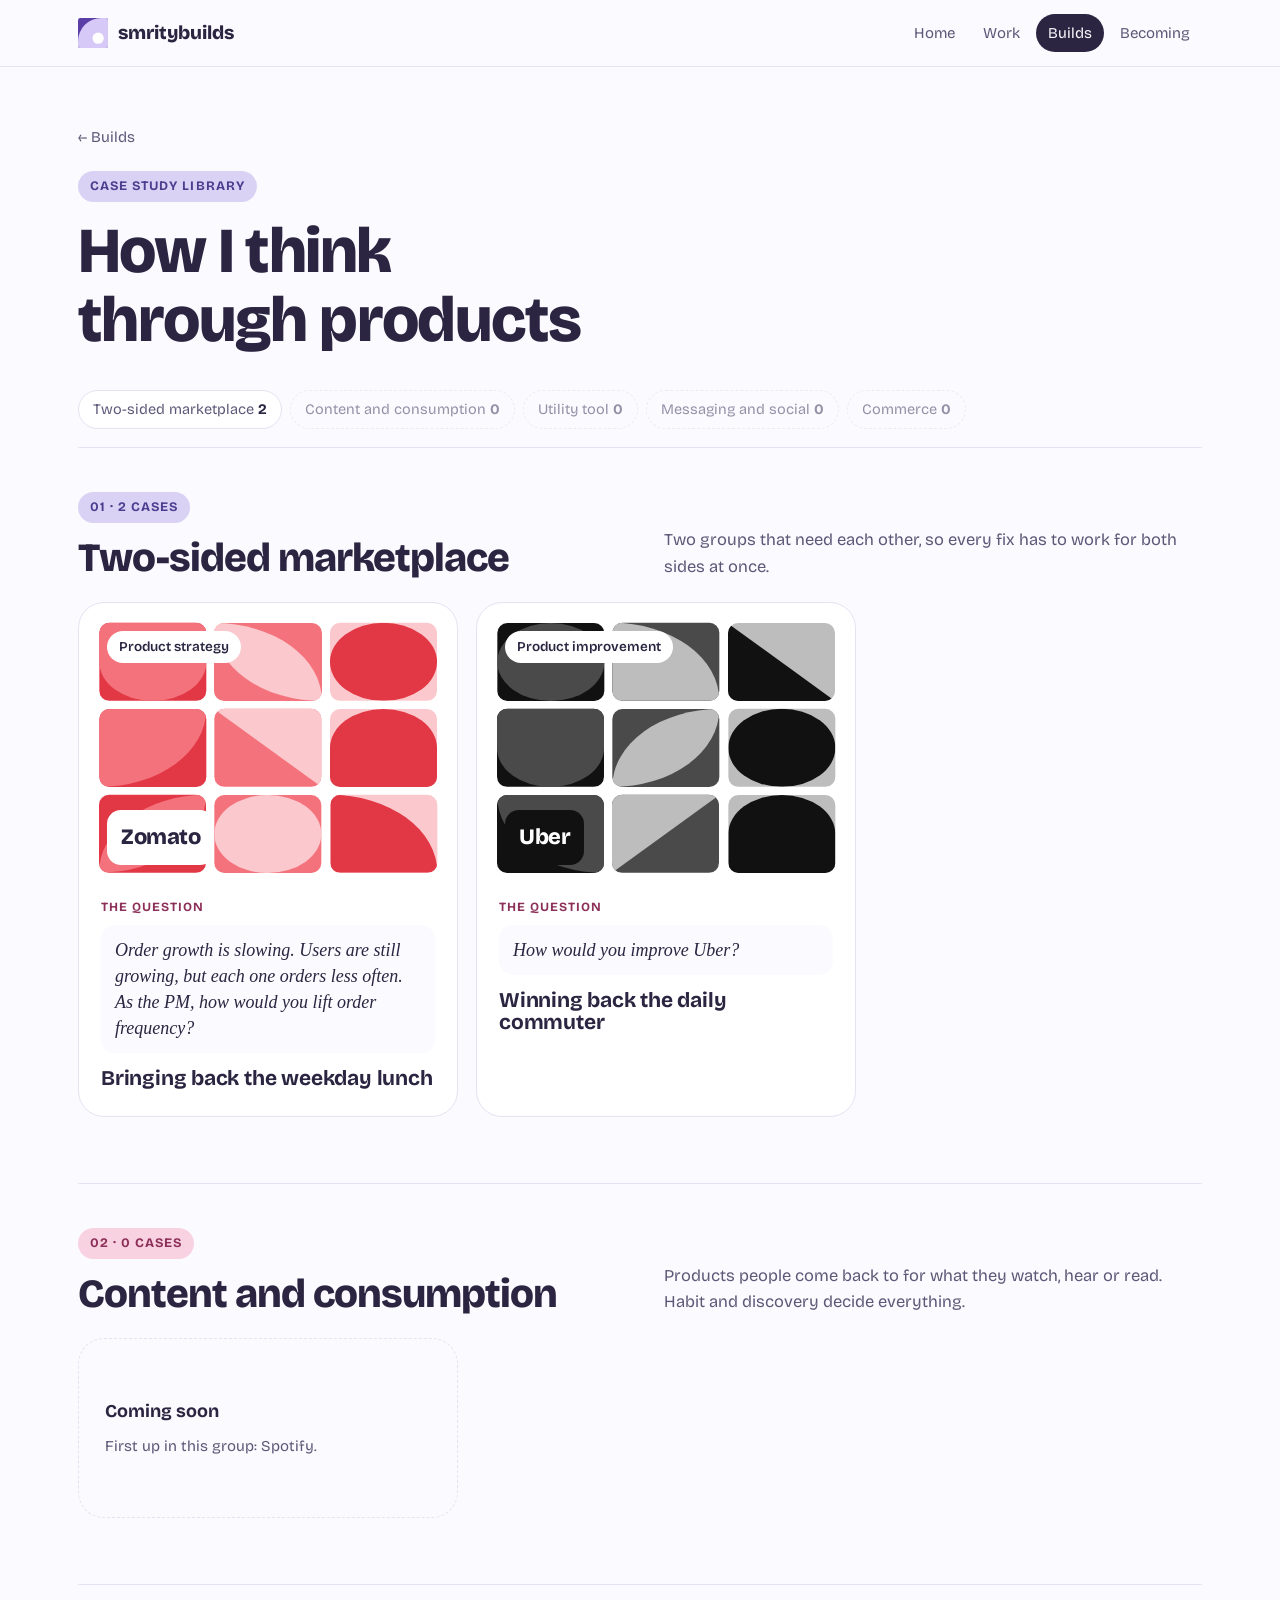
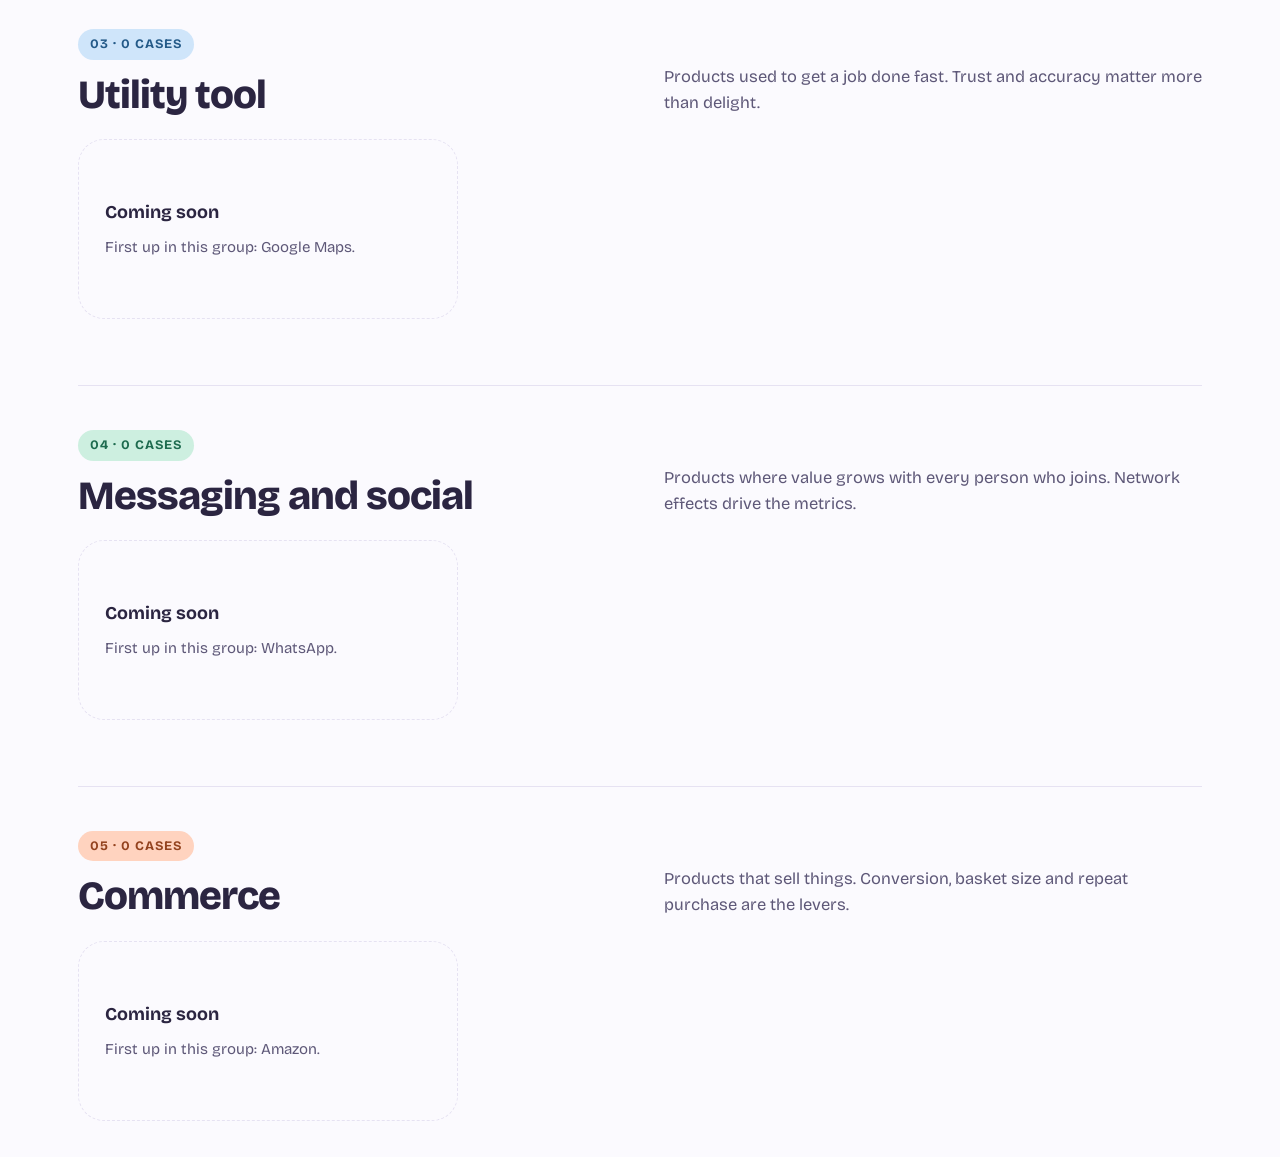
==== commit 346f19a2: "Library cards: remove description text Co-Authored-By: Claude Sonnet 5.5 <noreply@anthropic.com> Cla" ====
--- a/case-studies/index.html
+++ b/case-studies/index.html
@@ -72,7 +72,6 @@
     title: "Bringing back the weekday lunch",
     type: "Product strategy",
     question: "Order growth is slowing. Users are still growing, but each one orders less often. As the PM, how would you lift order frequency?",
-    summary: "Orders per user were falling while users kept growing. A strategy to win back lapsing professionals at weekday lunch, with two solutions: one that removes the daily decision, and one that lowers the daily cost.",
     colors: ["#E23744", "#F4727C", "#FBC9CD"],
     href: "zomato/",
     deck: "zomato-lunch-frequency.pdf"
@@ -84,7 +83,6 @@
     title: "Winning back the daily commuter",
     type: "Product improvement",
     question: "How would you improve Uber?",
-    summary: "Uber is a mature leader, so the case is about retention, not growth. It zooms into riders who are drifting away, finds that waiting and cancellations are what pushes daily commuters out, and sequences three fixes from quick win to long bet.",
     colors: ["#111111", "#4A4A4A", "#BDBDBD"],
     href: "uber/"
   }
@@ -114,7 +112,6 @@
         <span class="q-label">The question</span>
         <p class="q">${c.question}</p>
         <h3>${c.title}</h3>
-        <p>${c.summary}</p>
       </div>
     </a>`;
 }
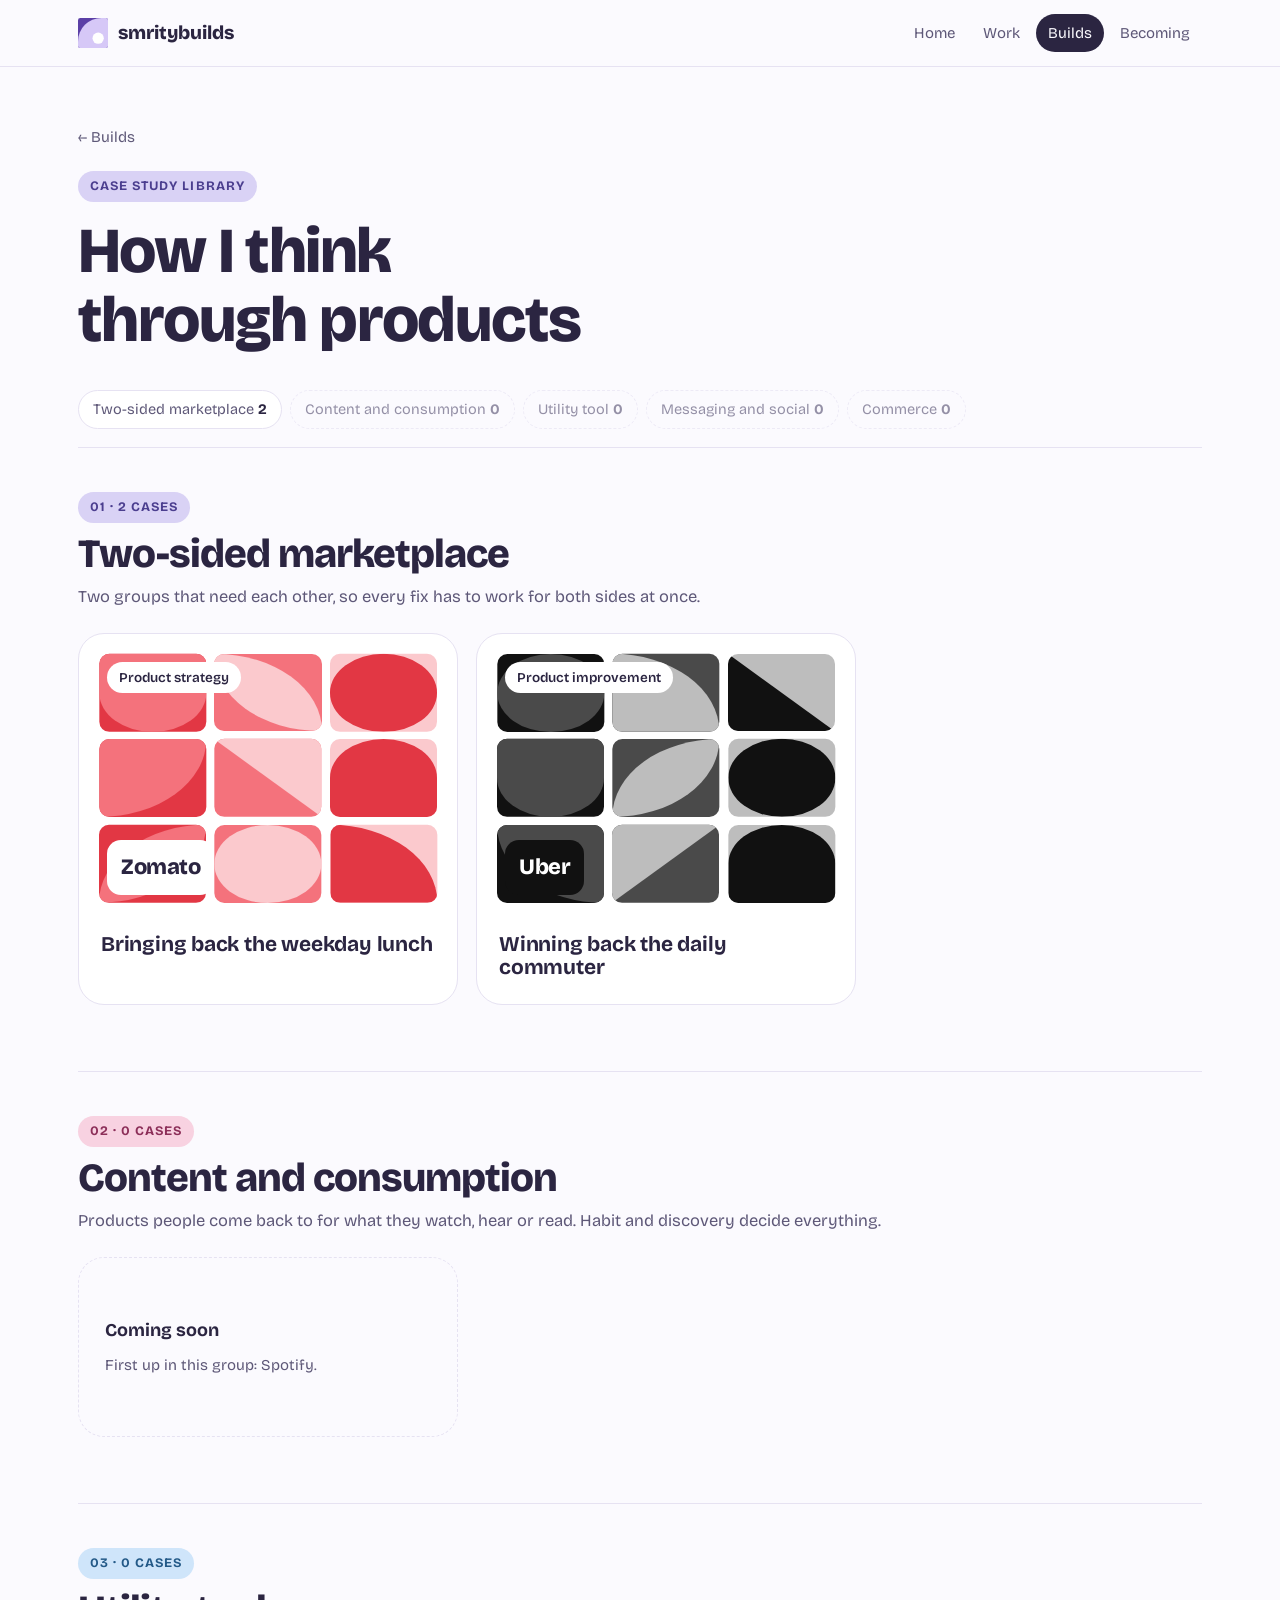
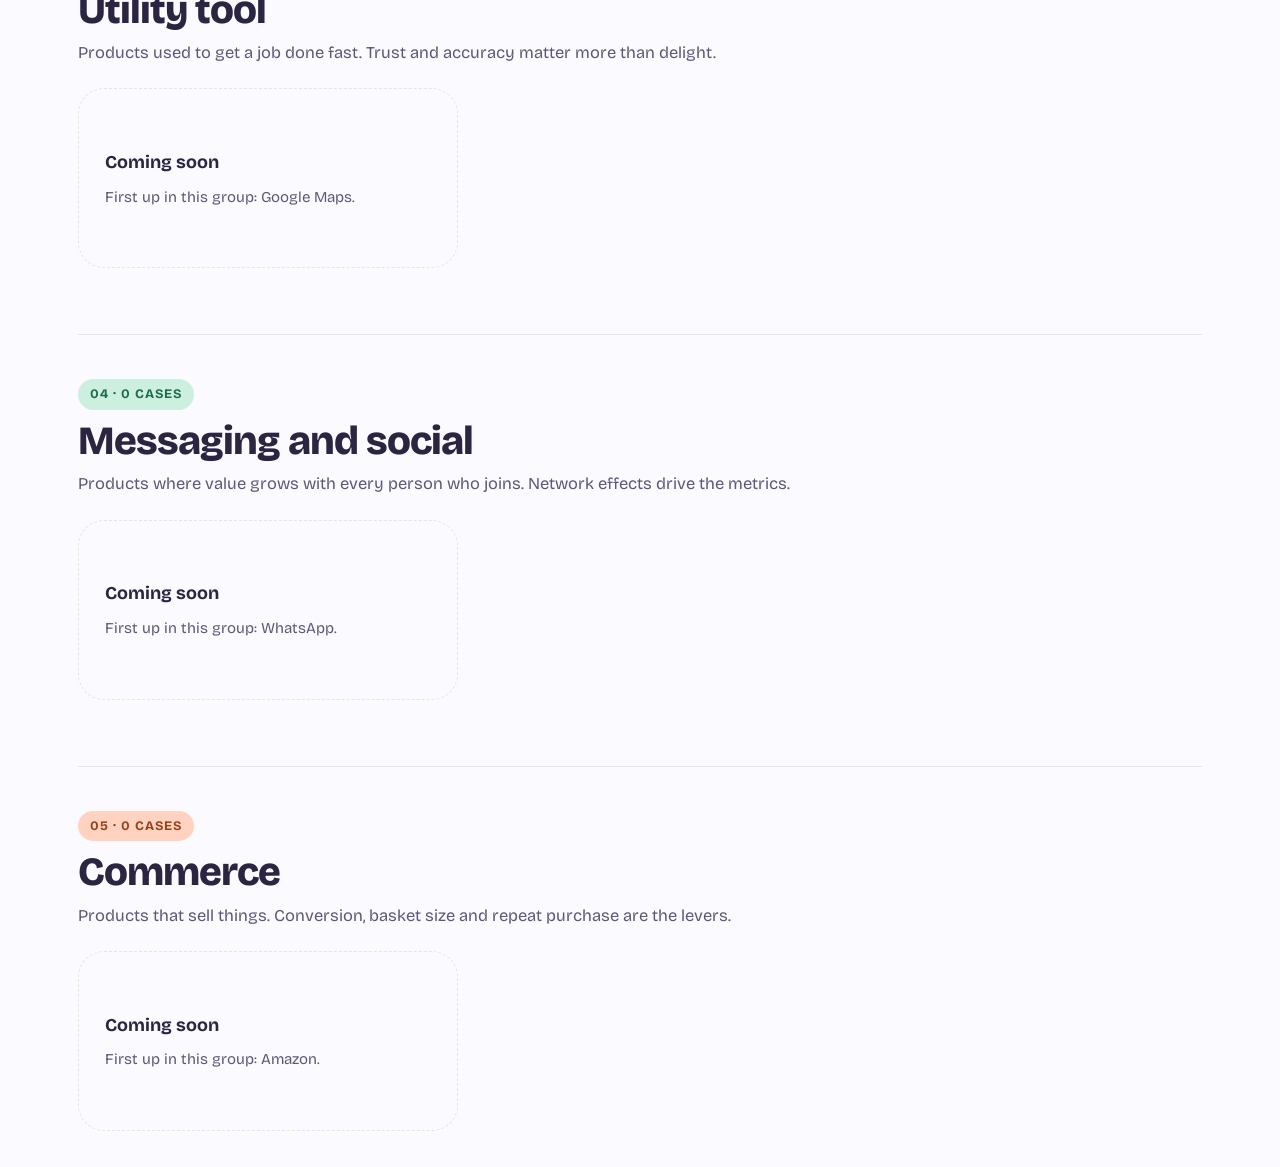
==== commit 34419912: "Library: cards show title only, one-line description under each category Co-Authored-By: Claude Sonn" ====
--- a/case-studies/index.html
+++ b/case-studies/index.html
@@ -71,7 +71,6 @@
     brand: "Zomato",
     title: "Bringing back the weekday lunch",
     type: "Product strategy",
-    question: "Order growth is slowing. Users are still growing, but each one orders less often. As the PM, how would you lift order frequency?",
     colors: ["#E23744", "#F4727C", "#FBC9CD"],
     href: "zomato/",
     deck: "zomato-lunch-frequency.pdf"
@@ -82,7 +81,6 @@
     dark: true,
     title: "Winning back the daily commuter",
     type: "Product improvement",
-    question: "How would you improve Uber?",
     colors: ["#111111", "#4A4A4A", "#BDBDBD"],
     href: "uber/"
   }
@@ -109,8 +107,6 @@
         <span class="brand${c.dark ? " dark" : ""}">${c.brand}</span>
       </div>
       <div class="body">
-        <span class="q-label">The question</span>
-        <p class="q">${c.question}</p>
         <h3>${c.title}</h3>
       </div>
     </a>`;
@@ -131,11 +127,9 @@
   return `
     <section class="cat" id="cat-${g.id}">
       <div class="cat-head">
-        <div>
-          <span class="eyebrow e-${g.color}">${String(gi + 1).padStart(2, "0")} · ${list.length} ${list.length === 1 ? "case" : "cases"}</span>
-          <h2>${g.name}</h2>
-        </div>
-        <div><p>${g.blurb}</p></div>
+        <span class="eyebrow e-${g.color}">${String(gi + 1).padStart(2, "0")} · ${list.length} ${list.length === 1 ? "case" : "cases"}</span>
+        <h2>${g.name}</h2>
+        <p>${g.blurb}</p>
       </div>
       <div class="lib">${cards}</div>
     </section>`;
--- a/case-studies/case.css
+++ b/case-studies/case.css
@@ -223,3 +223,16 @@
 .theme-zomato .formula,.theme-uber .formula{border-color:var(--accent)}
 .theme-zomato .meter i.on,.theme-uber .meter i.on{background:var(--accent)}
 .theme-zomato,.theme-uber{color:var(--ink)}
+.theme-zomato{--paper:#FFF8F8}
+.theme-uber{--paper:#F9F9F9}
+.theme-zomato .top{background:rgba(255,248,248,.88)}
+.theme-uber .top{background:rgba(249,249,249,.88)}
+.theme-zomato .nav a[aria-current="page"],.theme-uber .nav a[aria-current="page"]{background:var(--accent);color:#fff}
+.theme-zomato .card:not([class*="c-"]),.theme-uber .card:not([class*="c-"]){background:#fff}
+
+/* category header: name, then one line describing the product type */
+.cat-head{display:block}
+.cat-head .eyebrow{margin-bottom:10px}
+.cat-head h2{margin:0 0 8px}
+.cat-head p{max-width:none;margin:0}
+@media (min-width:921px){.cat-head p{white-space:nowrap}}
